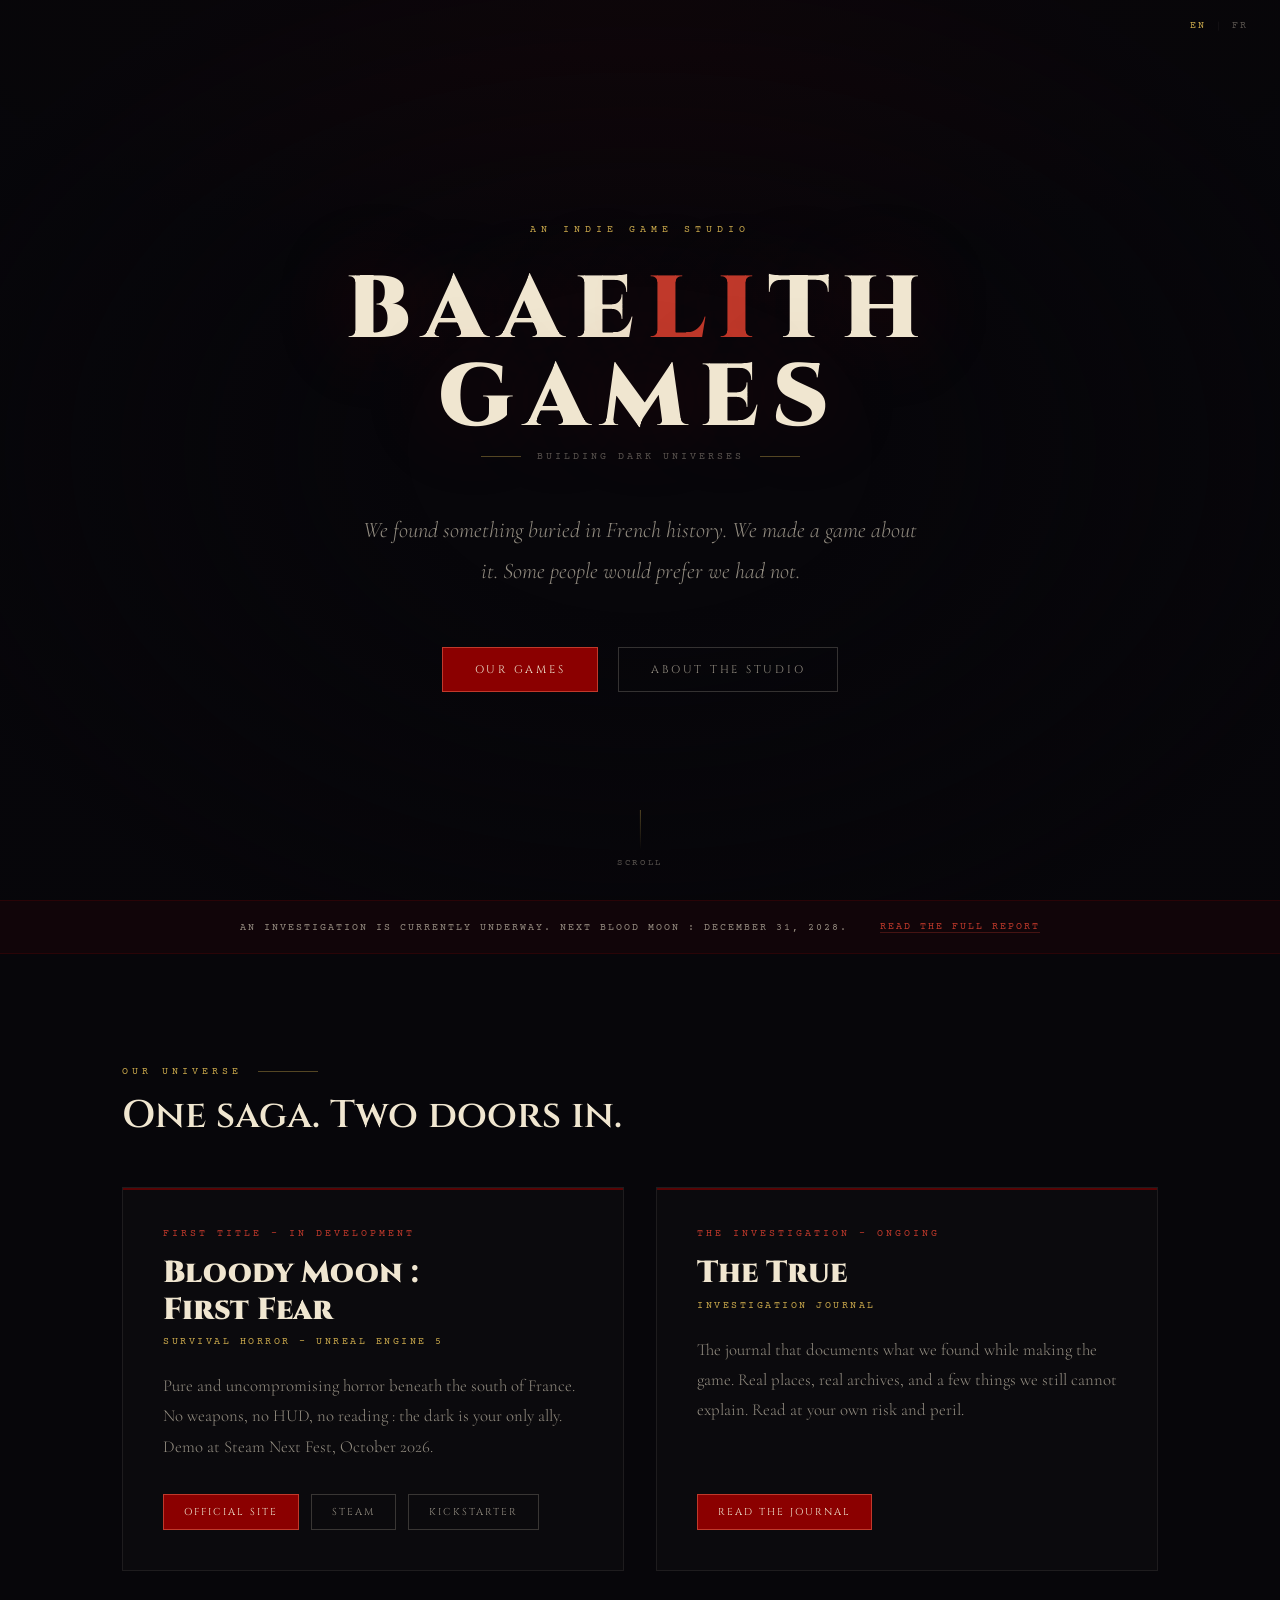
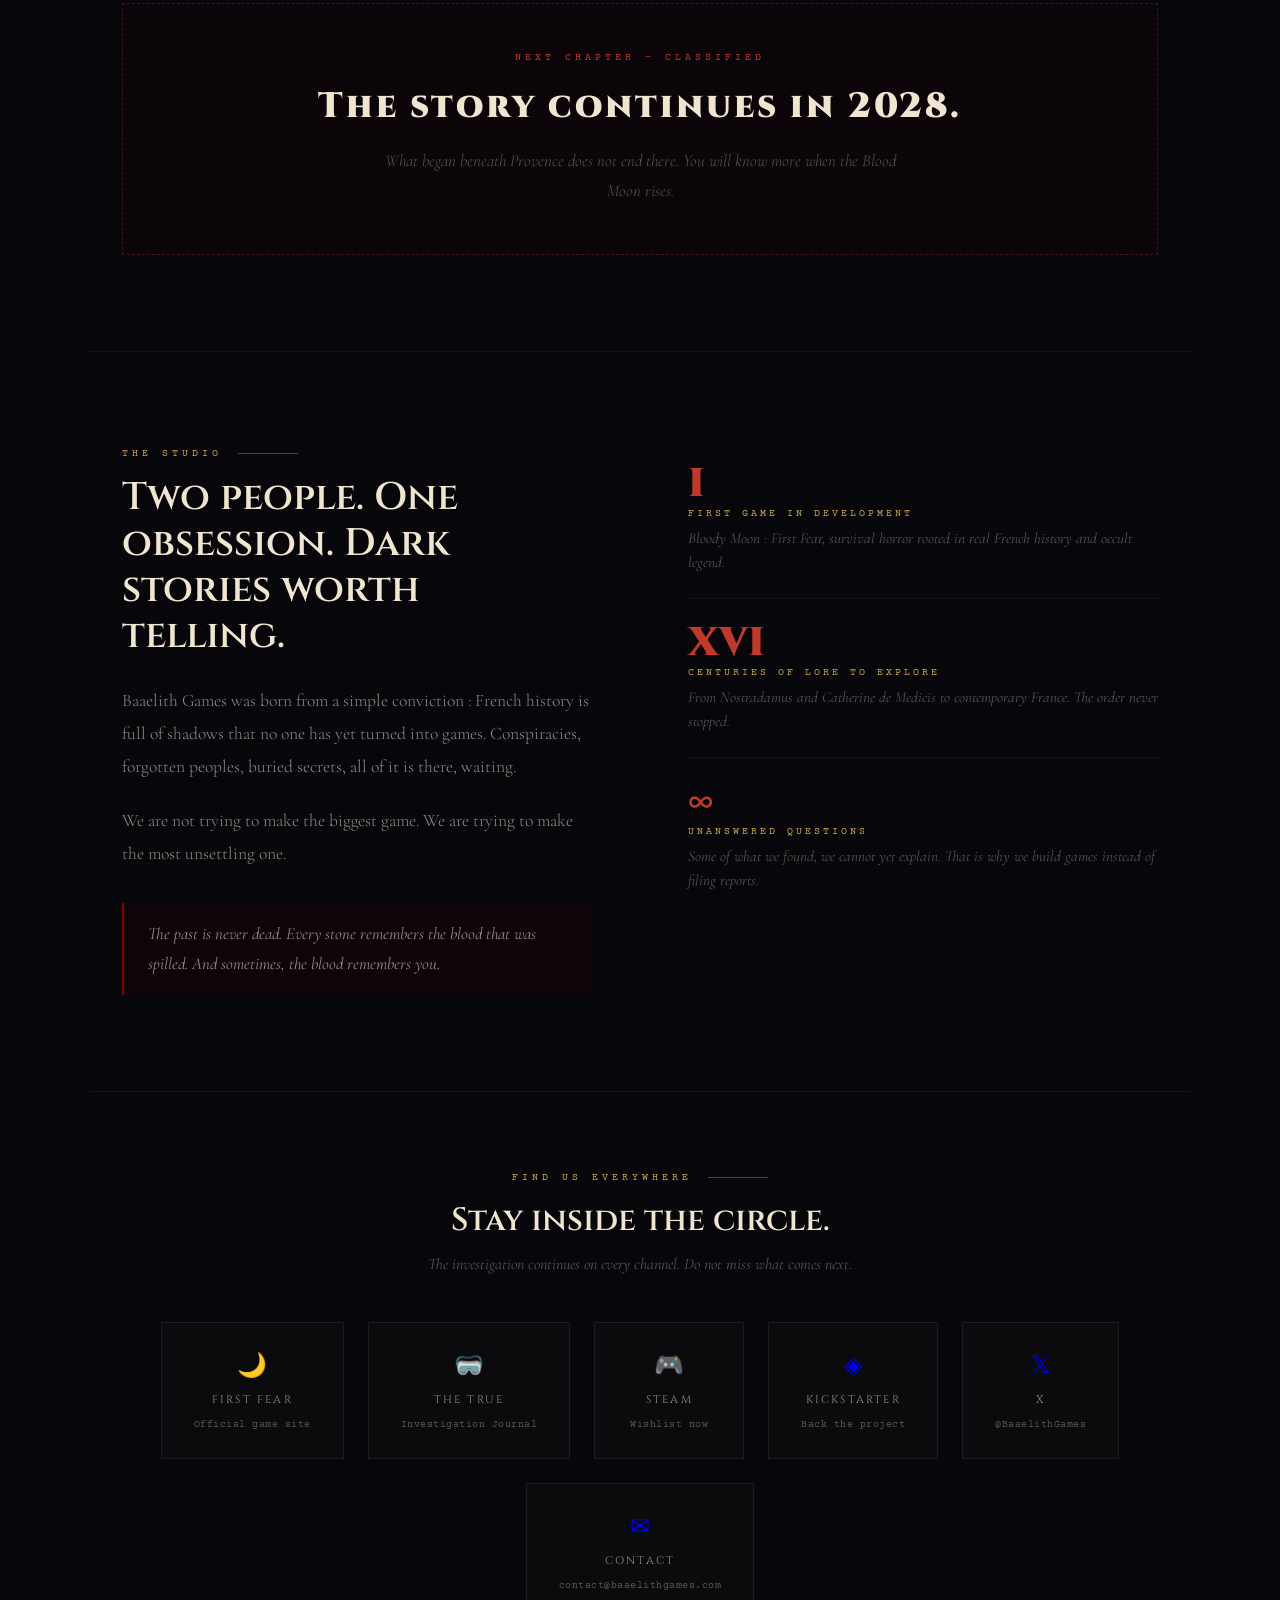
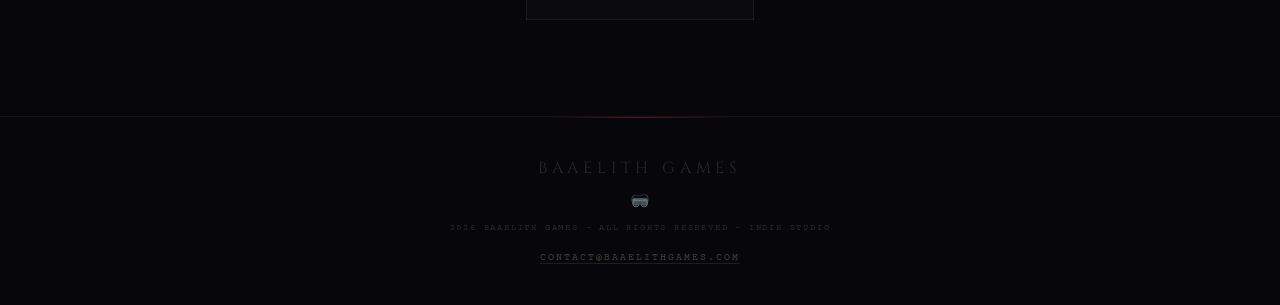
==== index.html @ e6aa5893 "Rename index_3.html to index.html" ====
<!DOCTYPE html>
<html lang="en">
<head>
<meta charset="UTF-8">
<meta name="viewport" content="width=device-width, initial-scale=1.0">
<meta name="description" content="Baaelith Games - An indie game studio building dark universes. First title : Bloody Moon : First Fear.">
<meta property="og:title" content="Baaelith Games">
<meta property="og:description" content="An indie game studio building dark universes.">
<title>Baaelith Games</title>
<link href="https://fonts.googleapis.com/css2?family=Cinzel:wght@400;600;900&family=Cormorant+Garamond:ital,wght@0,300;0,400;0,600;1,300;1,400&family=Courier+Prime:wght@400;700&display=swap" rel="stylesheet">
<style>
:root{--black:#07060A;--blood:#8B0000;--blood-bright:#C0392B;--gold:#C9A84C;--gold-dim:rgba(201,168,76,0.4);--paper:#F0E6D0;--paper-dim:rgba(240,230,208,0.6);--paper-ghost:rgba(240,230,208,0.15);--mist:rgba(240,230,208,0.35);}
*,*::before,*::after{box-sizing:border-box;margin:0;padding:0;}
html{scroll-behavior:smooth;}
body{background:var(--black);color:var(--paper);font-family:'Cormorant Garamond',Georgia,serif;overflow-x:hidden;cursor:crosshair;}
a,button{cursor:pointer;}
.lang-bar{position:fixed;top:0;right:0;z-index:200;display:flex;align-items:center;padding:1rem 1.5rem;gap:4px;}
.lang-btn{background:none;border:none;font-family:'Courier Prime',monospace;font-size:10px;letter-spacing:0.2em;color:var(--mist);padding:4px 8px;transition:color 0.2s;text-transform:uppercase;}
.lang-btn.active{color:var(--gold);}
.lang-sep{color:var(--mist);font-size:10px;opacity:0.4;}
.particles{position:fixed;inset:0;overflow:hidden;z-index:0;pointer-events:none;}
.particle{position:absolute;width:1px;height:1px;background:var(--gold);border-radius:50%;animation:drift linear infinite;opacity:0;}
@keyframes drift{0%{transform:translateY(100vh);opacity:0;}10%{opacity:0.5;}90%{opacity:0.2;}100%{transform:translateY(-10vh) translateX(20px);opacity:0;}}
.hero{min-height:100vh;display:flex;flex-direction:column;align-items:center;justify-content:center;position:relative;padding:5rem 2rem 4rem;text-align:center;}
.hero::before{content:'';position:absolute;inset:0;background:radial-gradient(ellipse 60% 60% at 50% 50%,transparent 30%,rgba(7,6,10,0.8) 100%),radial-gradient(ellipse 100% 50% at 50% 0%,rgba(139,0,0,0.12) 0%,transparent 60%);pointer-events:none;z-index:1;}
.hero-content{position:relative;z-index:2;max-width:800px;}
@keyframes fadeDown{from{opacity:0;transform:translateY(-10px);}to{opacity:1;transform:translateY(0);}}
@keyframes fadeUp{from{opacity:0;transform:translateY(20px);}to{opacity:1;transform:translateY(0);}}
@keyframes fadeIn{from{opacity:0;}to{opacity:1;}}
.hero-eyebrow{font-family:'Courier Prime',monospace;font-size:10px;letter-spacing:0.5em;color:var(--gold);text-transform:uppercase;margin-bottom:2rem;opacity:0;animation:fadeDown 1s ease 0.3s forwards;}
.hero-logo{font-family:'Cinzel',serif;font-size:clamp(2.5rem,8vw,5.5rem);font-weight:900;letter-spacing:0.15em;color:var(--paper);line-height:1;margin-bottom:0.5rem;text-shadow:0 0 80px rgba(139,0,0,0.3);opacity:0;animation:fadeUp 1.2s ease 0.5s forwards;}
.hero-logo span{color:var(--blood-bright);}
.hero-rule{display:flex;align-items:center;justify-content:center;gap:1rem;margin-bottom:3rem;opacity:0;animation:fadeUp 1s ease 0.8s forwards;}
.hero-rule::before,.hero-rule::after{content:'';width:40px;height:1px;background:var(--gold-dim);}
.hero-tagline{font-family:'Courier Prime',monospace;font-size:10px;letter-spacing:0.3em;color:var(--mist);text-transform:uppercase;}
.hero-desc{font-size:clamp(1.1rem,2.5vw,1.4rem);font-style:italic;font-weight:300;color:var(--paper-dim);line-height:1.8;max-width:560px;margin:0 auto 3.5rem;opacity:0;animation:fadeUp 1s ease 1s forwards;}
.hero-cta{display:flex;gap:1.25rem;justify-content:center;flex-wrap:wrap;opacity:0;animation:fadeUp 1s ease 1.2s forwards;}
.hero-scroll{position:absolute;bottom:2rem;left:50%;transform:translateX(-50%);z-index:2;display:flex;flex-direction:column;align-items:center;gap:8px;opacity:0;animation:fadeIn 1s ease 2s forwards;}
.hero-scroll span{font-family:'Courier Prime',monospace;font-size:9px;letter-spacing:0.3em;color:var(--mist);text-transform:uppercase;}
.scroll-line{width:1px;height:40px;background:linear-gradient(to bottom,var(--gold-dim),transparent);animation:scrollPulse 2s ease-in-out infinite;}
@keyframes scrollPulse{0%,100%{opacity:0.4;}50%{opacity:1;}}
.btn-primary{font-family:'Cinzel',serif;font-size:11px;letter-spacing:0.25em;text-transform:uppercase;color:var(--paper);background:var(--blood);border:1px solid var(--blood-bright);padding:14px 32px;text-decoration:none;transition:background 0.3s;display:inline-block;}
.btn-primary:hover{background:var(--blood-bright);}
.btn-secondary{font-family:'Cinzel',serif;font-size:11px;letter-spacing:0.25em;text-transform:uppercase;color:var(--paper-dim);background:transparent;border:1px solid rgba(240,230,208,0.2);padding:14px 32px;text-decoration:none;transition:all 0.3s;display:inline-block;}
.btn-secondary:hover{border-color:var(--gold-dim);color:var(--gold);}
.btn-small{font-family:'Cinzel',serif;font-size:10px;letter-spacing:0.2em;text-transform:uppercase;color:var(--paper-dim);background:transparent;border:1px solid rgba(240,230,208,0.2);padding:10px 20px;text-decoration:none;transition:all 0.3s;display:inline-block;}
.btn-small:hover{border-color:var(--gold-dim);color:var(--gold);}
.btn-small.red{background:var(--blood);border-color:var(--blood-bright);color:var(--paper);}
.btn-small.red:hover{background:var(--blood-bright);}
.inv-banner{background:rgba(139,0,0,0.08);border-top:1px solid rgba(139,0,0,0.2);border-bottom:1px solid rgba(139,0,0,0.2);padding:1.25rem 2rem;display:flex;align-items:center;justify-content:center;gap:2rem;flex-wrap:wrap;position:relative;z-index:2;}
.inv-banner p{font-family:'Courier Prime',monospace;font-size:10px;letter-spacing:0.2em;color:var(--paper-dim);text-transform:uppercase;}
.inv-banner a{font-family:'Courier Prime',monospace;font-size:10px;letter-spacing:0.2em;color:var(--blood-bright);text-decoration:none;text-transform:uppercase;border-bottom:1px solid rgba(192,57,43,0.3);}
.inv-banner a:hover{border-color:var(--blood-bright);}
.section-label{font-family:'Courier Prime',monospace;font-size:10px;letter-spacing:0.4em;color:var(--gold);text-transform:uppercase;margin-bottom:1rem;display:flex;align-items:center;gap:1rem;}
.section-label::after{content:'';width:60px;height:1px;background:var(--gold-dim);}
.section-title{font-family:'Cinzel',serif;font-size:clamp(1.6rem,4vw,2.4rem);font-weight:600;color:var(--paper);line-height:1.2;margin-bottom:3rem;}
.games-section{max-width:1100px;margin:0 auto;padding:7rem 2rem 6rem;position:relative;z-index:2;}
.games-grid{display:grid;grid-template-columns:1fr 1fr;gap:2rem;}
.game-card{border:1px solid rgba(240,230,208,0.08);background:rgba(240,230,208,0.02);padding:2.5rem;position:relative;overflow:hidden;display:flex;flex-direction:column;transition:border-color 0.3s;}
.game-card::before{content:'';position:absolute;top:0;left:0;right:0;height:2px;background:var(--blood);opacity:0.6;}
.game-card:hover{border-color:rgba(201,168,76,0.25);}
.card-kicker{font-family:'Courier Prime',monospace;font-size:10px;letter-spacing:0.3em;color:var(--blood-bright);text-transform:uppercase;margin-bottom:1rem;}
.card-name{font-family:'Cinzel',serif;font-size:clamp(1.4rem,3vw,1.9rem);font-weight:900;color:var(--paper);line-height:1.2;margin-bottom:0.5rem;}
.card-sub{font-family:'Courier Prime',monospace;font-size:10px;letter-spacing:0.25em;color:var(--gold);text-transform:uppercase;margin-bottom:1.5rem;}
.card-desc{font-size:1.05rem;font-weight:300;color:var(--paper-dim);line-height:1.8;margin-bottom:2rem;flex:1;}
.card-links{display:flex;gap:0.75rem;flex-wrap:wrap;}
.teaser-card{grid-column:1/-1;border:1px dashed rgba(192,57,43,0.3);background:rgba(139,0,0,0.04);padding:3rem 2.5rem;text-align:center;position:relative;overflow:hidden;transition:border-color 0.3s;}
.teaser-card:hover{border-color:rgba(192,57,43,0.6);}
.teaser-kicker{font-family:'Courier Prime',monospace;font-size:10px;letter-spacing:0.4em;color:var(--blood-bright);text-transform:uppercase;margin-bottom:1.25rem;animation:blink 3s ease-in-out infinite;}
@keyframes blink{0%,100%{opacity:1;}50%{opacity:0.4;}}
.teaser-title{font-family:'Cinzel',serif;font-size:clamp(1.5rem,3.5vw,2.2rem);font-weight:900;color:var(--paper);letter-spacing:0.08em;margin-bottom:1rem;}
.teaser-title span{color:var(--blood-bright);}
.teaser-desc{font-size:1.05rem;font-style:italic;font-weight:300;color:var(--mist);line-height:1.8;max-width:520px;margin:0 auto;}
.studio-section{max-width:1100px;margin:0 auto;padding:6rem 2rem;display:grid;grid-template-columns:1fr 1fr;gap:6rem;align-items:start;position:relative;z-index:2;}
.studio-title{font-family:'Cinzel',serif;font-size:clamp(1.6rem,4vw,2.4rem);font-weight:600;color:var(--paper);line-height:1.2;margin-bottom:1.5rem;}
.studio-text{font-size:1.1rem;font-weight:300;line-height:1.9;color:var(--paper-dim);margin-bottom:1.25rem;}
.studio-manifesto{border-left:2px solid var(--blood);padding:1rem 1.5rem;background:rgba(139,0,0,0.05);margin-top:2rem;}
.studio-manifesto p{font-size:1.05rem;font-style:italic;color:var(--paper-dim);line-height:1.8;}
.studio-facts{display:flex;flex-direction:column;gap:1.5rem;padding-top:1rem;}
.fact-item{padding-bottom:1.5rem;border-bottom:1px solid rgba(240,230,208,0.06);}
.fact-item:last-child{border-bottom:none;}
.fact-num{font-family:'Cinzel',serif;font-size:2.5rem;font-weight:900;color:var(--blood-bright);line-height:1;margin-bottom:0.25rem;}
.fact-label{font-family:'Courier Prime',monospace;font-size:10px;letter-spacing:0.3em;color:var(--gold);text-transform:uppercase;margin-bottom:0.4rem;}
.fact-desc{font-size:0.95rem;color:var(--mist);font-style:italic;line-height:1.6;}
.divider{border:none;border-top:1px solid rgba(240,230,208,0.06);max-width:1100px;margin:0 auto;}
.social-section{padding:5rem 2rem 6rem;max-width:1100px;margin:0 auto;text-align:center;position:relative;z-index:2;}
.social-title{font-family:'Cinzel',serif;font-size:clamp(1.4rem,3vw,2rem);font-weight:600;color:var(--paper);margin-bottom:0.75rem;}
.social-sub{font-size:1rem;font-style:italic;color:var(--mist);margin-bottom:3rem;}
.social-links{display:flex;gap:1.5rem;justify-content:center;flex-wrap:wrap;}
.social-link{display:flex;flex-direction:column;align-items:center;gap:0.75rem;text-decoration:none;padding:1.75rem 2rem;border:1px solid rgba(240,230,208,0.08);background:rgba(240,230,208,0.02);min-width:150px;transition:all 0.3s;position:relative;overflow:hidden;}
.social-link::before{content:'';position:absolute;bottom:0;left:0;right:0;height:2px;background:var(--blood);transform:scaleX(0);transition:transform 0.3s;}
.social-link:hover{border-color:rgba(240,230,208,0.15);}
.social-link:hover::before{transform:scaleX(1);}
.social-icon{font-size:1.5rem;display:block;}
.social-name{font-family:'Cinzel',serif;font-size:11px;letter-spacing:0.2em;color:var(--paper-dim);text-transform:uppercase;}
.social-handle{font-family:'Courier Prime',monospace;font-size:10px;color:var(--mist);letter-spacing:0.05em;}
footer{border-top:1px solid rgba(240,230,208,0.06);padding:2.5rem 2rem;text-align:center;position:relative;z-index:2;}
footer::before{content:'';position:absolute;top:0;left:50%;transform:translateX(-50%);width:200px;height:1px;background:linear-gradient(to right,transparent,var(--blood-bright),transparent);opacity:0.4;}
.footer-logo{font-family:'Cinzel',serif;font-size:1rem;letter-spacing:0.3em;color:var(--paper-ghost);margin-bottom:0.5rem;}
.footer-blood{display:block;color:var(--blood);margin:0.75rem auto;font-size:1rem;opacity:0.5;}
.footer-copy{font-family:'Courier Prime',monospace;font-size:9px;letter-spacing:0.2em;color:rgba(240,230,208,0.15);text-transform:uppercase;margin-bottom:0.75rem;}
.footer-email a{font-family:'Courier Prime',monospace;font-size:10px;letter-spacing:0.2em;color:rgba(240,230,208,0.25);text-decoration:none;text-transform:uppercase;border-bottom:1px solid rgba(240,230,208,0.1);transition:color 0.2s;}
.footer-email a:hover{color:var(--gold);}
@media(max-width:768px){.games-grid{grid-template-columns:1fr;}.studio-section{grid-template-columns:1fr;gap:3rem;}}
@media(max-width:480px){.hero-cta{flex-direction:column;align-items:center;}.btn-primary,.btn-secondary{width:100%;text-align:center;}}
</style>
</head>
<body>
<div class="lang-bar">
  <button class="lang-btn active" id="btn-en" onclick="setLang('en')">EN</button>
  <span class="lang-sep">|</span>
  <button class="lang-btn" id="btn-fr" onclick="setLang('fr')">FR</button>
</div>
<div class="particles" id="particles"></div>
<section class="hero">
  <div class="hero-content">
    <p class="hero-eyebrow" id="t-eyebrow"></p>
    <h1 class="hero-logo">BAAE<span>LI</span>TH<br>GAMES</h1>
    <div class="hero-rule"><span class="hero-tagline" id="t-tagline"></span></div>
    <p class="hero-desc" id="t-desc"></p>
    <div class="hero-cta">
      <a href="#games" class="btn-primary" id="t-cta1"></a>
      <a href="#studio" class="btn-secondary" id="t-cta2"></a>
    </div>
  </div>
  <div class="hero-scroll"><div class="scroll-line"></div><span id="t-scroll"></span></div>
</section>
<div class="inv-banner">
  <p id="t-banner-text"></p>
  <a href="https://baaelithgames.github.io/the-true" target="_blank" id="t-banner-link"></a>
</div>
<div id="games">
  <div class="games-section">
    <p class="section-label" id="t-games-label"></p>
    <h2 class="section-title" id="t-games-title"></h2>
    <div class="games-grid">
      <div class="game-card">
        <p class="card-kicker" id="t-g1-kicker"></p>
        <p class="card-name">Bloody Moon :<br>First Fear</p>
        <p class="card-sub" id="t-g1-sub"></p>
        <p class="card-desc" id="t-g1-desc"></p>
        <div class="card-links">
          <a href="https://baaelithgames.github.io" target="_blank" class="btn-small red" id="t-g1-site"></a>
          <a href="https://store.steampowered.com/app/4516770/Bloody_Moon__First_Fear/" target="_blank" class="btn-small">Steam</a>
          <a href="https://www.kickstarter.com/projects/baaelithgames/bloody-moon-first-fear-pure-and-uncompromising-horror" target="_blank" class="btn-small">Kickstarter</a>
        </div>
      </div>
      <div class="game-card">
        <p class="card-kicker" id="t-g2-kicker"></p>
        <p class="card-name">The True</p>
        <p class="card-sub" id="t-g2-sub"></p>
        <p class="card-desc" id="t-g2-desc"></p>
        <div class="card-links">
          <a href="https://baaelithgames.github.io/the-true" target="_blank" class="btn-small red" id="t-g2-site"></a>
        </div>
      </div>
      <div class="teaser-card">
        <p class="teaser-kicker" id="t-g3-kicker"></p>
        <p class="teaser-title" id="t-g3-title"></p>
        <p class="teaser-desc" id="t-g3-desc"></p>
      </div>
    </div>
  </div>
</div>
<hr class="divider">
<div id="studio">
  <div class="studio-section">
    <div>
      <p class="section-label" id="t-studio-label"></p>
      <h2 class="studio-title" id="t-studio-title"></h2>
      <p class="studio-text" id="t-studio-text1"></p>
      <p class="studio-text" id="t-studio-text2"></p>
      <div class="studio-manifesto"><p id="t-manifesto"></p></div>
    </div>
    <div class="studio-facts">
      <div class="fact-item">
        <p class="fact-num">I</p>
        <p class="fact-label" id="t-fact1-label"></p>
        <p class="fact-desc" id="t-fact1-desc"></p>
      </div>
      <div class="fact-item">
        <p class="fact-num">XVI</p>
        <p class="fact-label" id="t-fact2-label"></p>
        <p class="fact-desc" id="t-fact2-desc"></p>
      </div>
      <div class="fact-item">
        <p class="fact-num">&#8734;</p>
        <p class="fact-label" id="t-fact3-label"></p>
        <p class="fact-desc" id="t-fact3-desc"></p>
      </div>
    </div>
  </div>
</div>
<hr class="divider">
<div class="social-section">
  <p class="section-label" style="justify-content:center;" id="t-social-label"></p>
  <h2 class="social-title" id="t-social-title"></h2>
  <p class="social-sub" id="t-social-sub"></p>
  <div class="social-links">
    <a href="https://baaelithgames.github.io" target="_blank" class="social-link">
      <span class="social-icon">&#127769;</span>
      <span class="social-name">First Fear</span>
      <span class="social-handle" id="t-social-ff"></span>
    </a>
    <a href="https://baaelithgames.github.io/the-true" target="_blank" class="social-link">
      <span class="social-icon">&#129405;</span>
      <span class="social-name">The True</span>
      <span class="social-handle" id="t-social-thetrue"></span>
    </a>
    <a href="https://store.steampowered.com/app/4516770/Bloody_Moon__First_Fear/" target="_blank" class="social-link">
      <span class="social-icon">&#127918;</span>
      <span class="social-name">Steam</span>
      <span class="social-handle" id="t-social-steam"></span>
    </a>
    <a href="https://www.kickstarter.com/projects/baaelithgames/bloody-moon-first-fear-pure-and-uncompromising-horror" target="_blank" class="social-link">
      <span class="social-icon">&#9672;</span>
      <span class="social-name">Kickstarter</span>
      <span class="social-handle" id="t-social-ks"></span>
    </a>
    <a href="https://x.com/BaaelithGames" target="_blank" class="social-link">
      <span class="social-icon">&#120143;</span>
      <span class="social-name">X</span>
      <span class="social-handle">@BaaelithGames</span>
    </a>
    <a href="mailto:contact@baaelithgames.com" class="social-link">
      <span class="social-icon">&#9993;</span>
      <span class="social-name">Contact</span>
      <span class="social-handle">contact@baaelithgames.com</span>
    </a>
  </div>
</div>
<footer>
  <p class="footer-logo">BAAELITH GAMES</p>
  <span class="footer-blood">&#129405;</span>
  <p class="footer-copy" id="t-footer-copy"></p>
  <div class="footer-email">
    <a href="mailto:contact@baaelithgames.com">contact@baaelithgames.com</a>
  </div>
</footer>
<script>
var T = {
  en: {
    eyebrow: 'An Indie Game Studio',
    tagline: 'Building Dark Universes',
    desc: 'We found something buried in French history. We made a game about it. Some people would prefer we had not.',
    cta1: 'Our Games',
    cta2: 'About the Studio',
    scroll: 'Scroll',
    'banner-text': 'An investigation is currently underway. Next Blood Moon : December 31, 2028.',
    'banner-link': 'Read the full report',
    'games-label': 'Our Universe',
    'games-title': 'One saga. Two doors in.',
    'g1-kicker': 'First Title - In Development',
    'g1-sub': 'Survival Horror - Unreal Engine 5',
    'g1-desc': 'Pure and uncompromising horror beneath the south of France. No weapons, no HUD, no reading : the dark is your only ally. Demo at Steam Next Fest, October 2026.',
    'g1-site': 'Official Site',
    'g2-kicker': 'The Investigation - Ongoing',
    'g2-sub': 'Investigation Journal',
    'g2-desc': 'The journal that documents what we found while making the game. Real places, real archives, and a few things we still cannot explain. Read at your own risk and peril.',
    'g2-site': 'Read the Journal',
    'g3-kicker': 'Next Chapter - Classified',
    'g3-title': 'The story continues in 2028.',
    'g3-desc': 'What began beneath Provence does not end there. You will know more when the Blood Moon rises.',
    'studio-label': 'The Studio',
    'studio-title': 'Two people. One obsession. Dark stories worth telling.',
    'studio-text1': 'Baaelith Games was born from a simple conviction : French history is full of shadows that no one has yet turned into games. Conspiracies, forgotten peoples, buried secrets, all of it is there, waiting.',
    'studio-text2': 'We are not trying to make the biggest game. We are trying to make the most unsettling one.',
    manifesto: 'The past is never dead. Every stone remembers the blood that was spilled. And sometimes, the blood remembers you.',
    'fact1-label': 'First game in development',
    'fact1-desc': 'Bloody Moon : First Fear, survival horror rooted in real French history and occult legend.',
    'fact2-label': 'Centuries of lore to explore',
    'fact2-desc': 'From Nostradamus and Catherine de Medicis to contemporary France. The order never stopped.',
    'fact3-label': 'Unanswered questions',
    'fact3-desc': 'Some of what we found, we cannot yet explain. That is why we build games instead of filing reports.',
    'social-label': 'Find us everywhere',
    'social-title': 'Stay inside the circle.',
    'social-sub': 'The investigation continues on every channel. Do not miss what comes next.',
    'social-ff': 'Official game site',
    'social-thetrue': 'Investigation Journal',
    'social-steam': 'Wishlist now',
    'social-ks': 'Back the project',
    'footer-copy': '2026 Baaelith Games - All rights reserved - Indie Studio'
  },
  fr: {
    eyebrow: 'Un Studio de Jeux Indépendant',
    tagline: 'Construire des Univers Sombres',
    desc: 'Nous avons trouvé quelque chose d’enfoui dans l’histoire de France. Nous en avons fait un jeu. Certains auraient préféré que nous ne le fassions pas.',
    cta1: 'Nos Jeux',
    cta2: 'Le Studio',
    scroll: 'Défiler',
    'banner-text': 'Une enquête est actuellement en cours. Prochaine Lune de Sang : 31 décembre 2028.',
    'banner-link': 'Lire le rapport complet',
    'games-label': 'Notre Univers',
    'games-title': 'Une saga. Deux portes d’entrée.',
    'g1-kicker': 'Premier Titre - En Développement',
    'g1-sub': 'Survival Horror - Unreal Engine 5',
    'g1-desc': 'Une horreur pure et sans compromis sous le sud de la France. Sans arme, sans HUD, sans lecture : le noir est votre seul allié. Démo au Steam Next Fest, octobre 2026.',
    'g1-site': 'Site Officiel',
    'g2-kicker': 'L’Enquête - En Cours',
    'g2-sub': 'Journal d’Enquête',
    'g2-desc': 'Le journal qui documente ce que nous avons trouvé en créant le jeu. De vrais lieux, de vraies archives, et quelques choses que nous ne savons toujours pas expliquer. À lire à vos risques et périls.',
    'g2-site': 'Lire le Journal',
    'g3-kicker': 'Prochain Chapitre - Classifié',
    'g3-title': 'L’histoire continue en 2028.',
    'g3-desc': 'Ce qui a commencé sous la Provence ne s’arrête pas là. Vous en saurez plus quand la Lune de Sang se lèvera.',
    'studio-label': 'Le Studio',
    'studio-title': 'Deux personnes. Une obsession. Des histoires sombres qui méritent d’être racontées.',
    'studio-text1': 'Baaelith Games est né d’une conviction simple : l’histoire de France est pleine d’ombres que personne n’a encore transformées en jeux. Conspirations, peuples oubliés, secrets enterrés, tout cela est là, qui attend.',
    'studio-text2': 'Nous n’essayons pas de faire le jeu le plus grand. Nous essayons de faire le plus dérangeant.',
    manifesto: 'Le passé n’est jamais mort. Chaque pierre se souvient du sang versé. Et parfois, le sang se souvient de vous.',
    'fact1-label': 'Premier jeu en développement',
    'fact1-desc': 'Bloody Moon : First Fear, survival horror ancré dans la vraie histoire de France et la légende occulte.',
    'fact2-label': 'Des siècles de lore à explorer',
    'fact2-desc': 'De Nostradamus et Catherine de Médicis à la France contemporaine. L’ordre ne s’est jamais arrêté.',
    'fact3-label': 'Questions sans réponse',
    'fact3-desc': 'Certaines de nos découvertes, nous ne pouvons pas encore les expliquer. C’est pourquoi nous créons des jeux.',
    'social-label': 'Retrouvez-nous partout',
    'social-title': 'Restez dans le cercle.',
    'social-sub': 'L’enquête continue sur tous les canaux. Ne manquez pas ce qui vient ensuite.',
    'social-ff': 'Site officiel du jeu',
    'social-thetrue': 'Journal d’enquête',
    'social-steam': 'Wishlist maintenant',
    'social-ks': 'Soutenir le projet',
    'footer-copy': '2026 Baaelith Games - Tous droits réservés - Studio Indépendant'
  }
};
function setLang(l) {
  var d = T[l];
  document.getElementById('btn-en').classList.toggle('active', l === 'en');
  document.getElementById('btn-fr').classList.toggle('active', l === 'fr');
  document.documentElement.lang = l;
  for (var key in d) {
    var el = document.getElementById('t-' + key);
    if (el) el.textContent = d[key];
  }
}
var container = document.getElementById('particles');
for (var i = 0; i < 25; i++) {
  var p = document.createElement('div');
  p.className = 'particle';
  p.style.left = Math.random() * 100 + '%';
  p.style.width = p.style.height = (Math.random() * 2 + 1) + 'px';
  p.style.animationDuration = (Math.random() * 15 + 10) + 's';
  p.style.animationDelay = (Math.random() * 10) + 's';
  container.appendChild(p);
}
document.querySelectorAll('a[href^="#"]').forEach(function(a) {
  a.addEventListener('click', function(e) {
    var target = document.querySelector(a.getAttribute('href'));
    if (target) { e.preventDefault(); target.scrollIntoView({ behavior: 'smooth' }); }
  });
});
setLang('en');
</script>
</body>
</html>
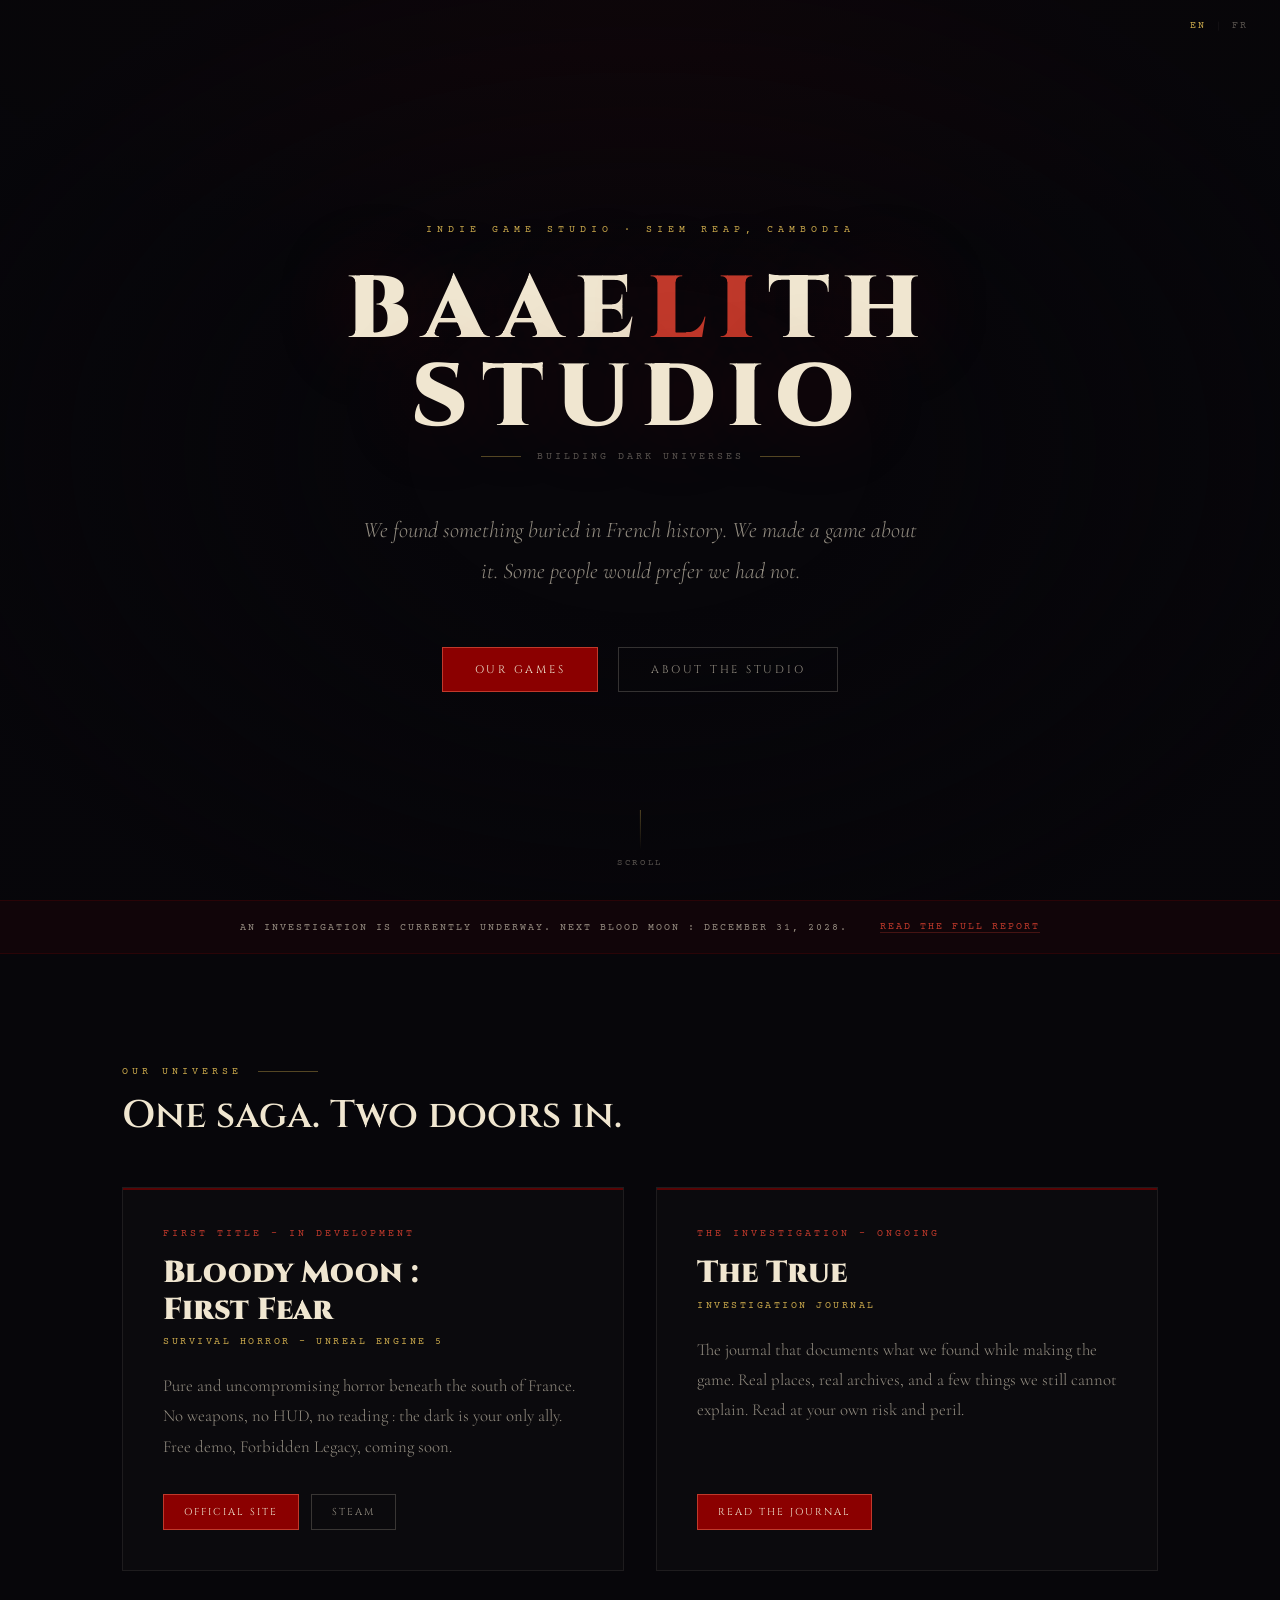
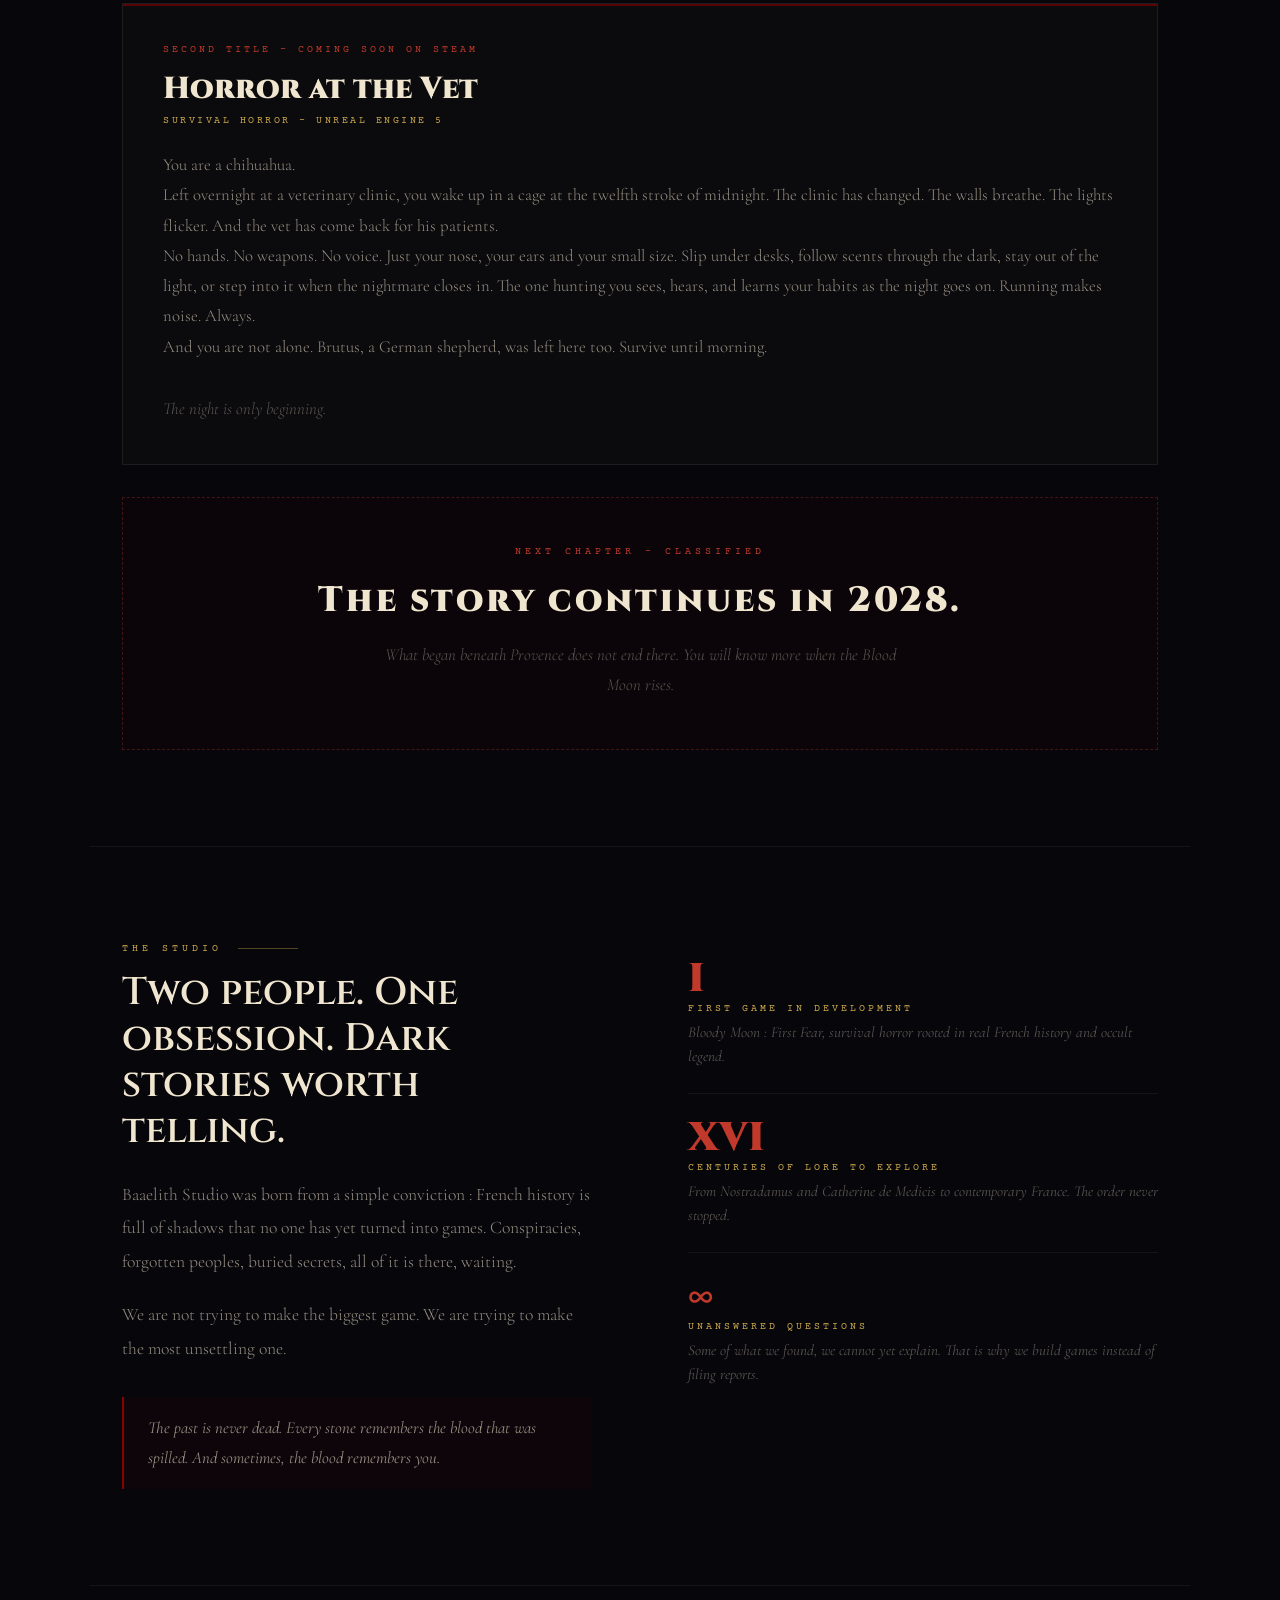
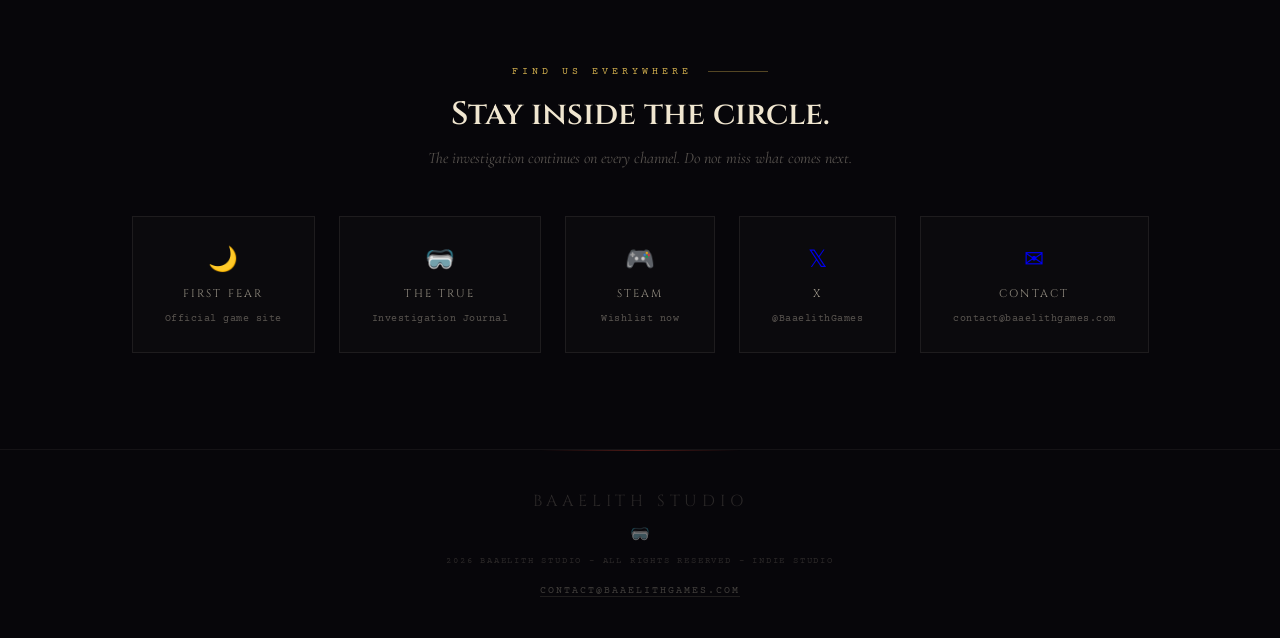
==== commit e1200dbb: "Ajout de la fiche Horror at the Vet (à publier début décembre) Co-Authored-By: Claude Opus 5.5 <nore" ====
--- a/index.html
+++ b/index.html
@@ -3,10 +3,19 @@
 <head>
 <meta charset="UTF-8">
 <meta name="viewport" content="width=device-width, initial-scale=1.0">
-<meta name="description" content="Baaelith Games - An indie game studio building dark universes. First title : Bloody Moon : First Fear.">
-<meta property="og:title" content="Baaelith Games">
-<meta property="og:description" content="An indie game studio building dark universes.">
-<title>Baaelith Games</title>
+<meta name="description" content="Baaelith Studio - indie horror game studio building dark universes rooted in real French history. First title : Bloody Moon : First Fear, survival horror on PC. Studio de jeux video independant.">
+<link rel="canonical" href="https://baaelithgames.com/">
+<meta property="og:type" content="website">
+<meta property="og:url" content="https://baaelithgames.com/">
+<meta property="og:title" content="Baaelith Studio - Indie Horror Game Studio">
+<meta property="og:description" content="An indie game studio building dark universes. First title : Bloody Moon : First Fear, pure survival horror on PC.">
+<meta property="og:image" content="https://baaelithgames.github.io/Nostradamus_Lettre_Medicis1.png">
+<meta name="twitter:card" content="summary_large_image">
+<meta name="twitter:site" content="@BaaelithGames">
+<title>Baaelith Studio - Indie Horror Game Studio | Bloody Moon : First Fear</title>
+<script type="application/ld+json">
+{"@context":"https://schema.org","@type":"Organization","name":"Baaelith Studio","url":"https://baaelithgames.com","email":"contact@baaelithgames.com","description":"Independent game studio building dark universes rooted in real French history. First title : Bloody Moon : First Fear, a pure survival horror game on PC.","sameAs":["https://baaelithgames.github.io","https://store.steampowered.com/app/4516770/Bloody_Moon__First_Fear/","https://x.com/BaaelithGames"]}
+</script>
 <link href="https://fonts.googleapis.com/css2?family=Cinzel:wght@400;600;900&family=Cormorant+Garamond:ital,wght@0,300;0,400;0,600;1,300;1,400&family=Courier+Prime:wght@400;700&display=swap" rel="stylesheet">
 <style>
 :root{--black:#07060A;--blood:#8B0000;--blood-bright:#C0392B;--gold:#C9A84C;--gold-dim:rgba(201,168,76,0.4);--paper:#F0E6D0;--paper-dim:rgba(240,230,208,0.6);--paper-ghost:rgba(240,230,208,0.15);--mist:rgba(240,230,208,0.35);}
@@ -115,7 +124,7 @@
 <section class="hero">
   <div class="hero-content">
     <p class="hero-eyebrow" id="t-eyebrow"></p>
-    <h1 class="hero-logo">BAAE<span>LI</span>TH<br>GAMES</h1>
+    <h1 class="hero-logo">BAAE<span>LI</span>TH<br>STUDIO</h1>
     <div class="hero-rule"><span class="hero-tagline" id="t-tagline"></span></div>
     <p class="hero-desc" id="t-desc"></p>
     <div class="hero-cta">
@@ -142,7 +151,6 @@
         <div class="card-links">
           <a href="https://baaelithgames.github.io" target="_blank" class="btn-small red" id="t-g1-site"></a>
           <a href="https://store.steampowered.com/app/4516770/Bloody_Moon__First_Fear/" target="_blank" class="btn-small">Steam</a>
-          <a href="https://www.kickstarter.com/projects/baaelithgames/bloody-moon-first-fear-pure-and-uncompromising-horror" target="_blank" class="btn-small">Kickstarter</a>
         </div>
       </div>
       <div class="game-card">
@@ -153,6 +161,13 @@
         <div class="card-links">
           <a href="https://baaelithgames.github.io/the-true" target="_blank" class="btn-small red" id="t-g2-site"></a>
         </div>
+      </div>
+      <div class="game-card" style="grid-column:1/-1;">
+        <p class="card-kicker" id="t-g4-kicker"></p>
+        <p class="card-name">Horror at the Vet</p>
+        <p class="card-sub" id="t-g4-sub"></p>
+        <p class="card-desc" id="t-g4-desc" style="white-space:pre-line;"></p>
+        <p class="teaser-desc" id="t-g4-tag" style="margin:0;text-align:left;"></p>
       </div>
       <div class="teaser-card">
         <p class="teaser-kicker" id="t-g3-kicker"></p>
@@ -212,11 +227,6 @@
       <span class="social-name">Steam</span>
       <span class="social-handle" id="t-social-steam"></span>
     </a>
-    <a href="https://www.kickstarter.com/projects/baaelithgames/bloody-moon-first-fear-pure-and-uncompromising-horror" target="_blank" class="social-link">
-      <span class="social-icon">&#9672;</span>
-      <span class="social-name">Kickstarter</span>
-      <span class="social-handle" id="t-social-ks"></span>
-    </a>
     <a href="https://x.com/BaaelithGames" target="_blank" class="social-link">
       <span class="social-icon">&#120143;</span>
       <span class="social-name">X</span>
@@ -230,7 +240,7 @@
   </div>
 </div>
 <footer>
-  <p class="footer-logo">BAAELITH GAMES</p>
+  <p class="footer-logo">BAAELITH STUDIO</p>
   <span class="footer-blood">&#129405;</span>
   <p class="footer-copy" id="t-footer-copy"></p>
   <div class="footer-email">
@@ -240,7 +250,7 @@
 <script>
 var T = {
   en: {
-    eyebrow: 'An Indie Game Studio',
+    eyebrow: 'Indie Game Studio · Siem Reap, Cambodia',
     tagline: 'Building Dark Universes',
     desc: 'We found something buried in French history. We made a game about it. Some people would prefer we had not.',
     cta1: 'Our Games',
@@ -252,18 +262,22 @@
     'games-title': 'One saga. Two doors in.',
     'g1-kicker': 'First Title - In Development',
     'g1-sub': 'Survival Horror - Unreal Engine 5',
-    'g1-desc': 'Pure and uncompromising horror beneath the south of France. No weapons, no HUD, no reading : the dark is your only ally. Demo at Steam Next Fest, October 2026.',
+    'g1-desc': 'Pure and uncompromising horror beneath the south of France. No weapons, no HUD, no reading : the dark is your only ally. Free demo, Forbidden Legacy, coming soon.',
     'g1-site': 'Official Site',
     'g2-kicker': 'The Investigation - Ongoing',
     'g2-sub': 'Investigation Journal',
     'g2-desc': 'The journal that documents what we found while making the game. Real places, real archives, and a few things we still cannot explain. Read at your own risk and peril.',
     'g2-site': 'Read the Journal',
+    'g4-kicker': 'Second Title - Coming Soon on Steam',
+    'g4-sub': 'Survival Horror - Unreal Engine 5',
+    'g4-desc': 'You are a chihuahua.\nLeft overnight at a veterinary clinic, you wake up in a cage at the twelfth stroke of midnight. The clinic has changed. The walls breathe. The lights flicker. And the vet has come back for his patients.\nNo hands. No weapons. No voice. Just your nose, your ears and your small size. Slip under desks, follow scents through the dark, stay out of the light, or step into it when the nightmare closes in. The one hunting you sees, hears, and learns your habits as the night goes on. Running makes noise. Always.\nAnd you are not alone. Brutus, a German shepherd, was left here too. Survive until morning.',
+    'g4-tag': 'The night is only beginning.',
     'g3-kicker': 'Next Chapter - Classified',
     'g3-title': 'The story continues in 2028.',
     'g3-desc': 'What began beneath Provence does not end there. You will know more when the Blood Moon rises.',
     'studio-label': 'The Studio',
     'studio-title': 'Two people. One obsession. Dark stories worth telling.',
-    'studio-text1': 'Baaelith Games was born from a simple conviction : French history is full of shadows that no one has yet turned into games. Conspiracies, forgotten peoples, buried secrets, all of it is there, waiting.',
+    'studio-text1': 'Baaelith Studio was born from a simple conviction : French history is full of shadows that no one has yet turned into games. Conspiracies, forgotten peoples, buried secrets, all of it is there, waiting.',
     'studio-text2': 'We are not trying to make the biggest game. We are trying to make the most unsettling one.',
     manifesto: 'The past is never dead. Every stone remembers the blood that was spilled. And sometimes, the blood remembers you.',
     'fact1-label': 'First game in development',
@@ -278,11 +292,10 @@
     'social-ff': 'Official game site',
     'social-thetrue': 'Investigation Journal',
     'social-steam': 'Wishlist now',
-    'social-ks': 'Back the project',
-    'footer-copy': '2026 Baaelith Games - All rights reserved - Indie Studio'
+    'footer-copy': '2026 Baaelith Studio - All rights reserved - Indie Studio'
   },
   fr: {
-    eyebrow: 'Un Studio de Jeux Indépendant',
+    eyebrow: 'Studio de Jeux Indépendant · Siem Reap, Cambodge',
     tagline: 'Construire des Univers Sombres',
     desc: 'Nous avons trouvé quelque chose d’enfoui dans l’histoire de France. Nous en avons fait un jeu. Certains auraient préféré que nous ne le fassions pas.',
     cta1: 'Nos Jeux',
@@ -294,18 +307,22 @@
     'games-title': 'Une saga. Deux portes d’entrée.',
     'g1-kicker': 'Premier Titre - En Développement',
     'g1-sub': 'Survival Horror - Unreal Engine 5',
-    'g1-desc': 'Une horreur pure et sans compromis sous le sud de la France. Sans arme, sans HUD, sans lecture : le noir est votre seul allié. Démo au Steam Next Fest, octobre 2026.',
+    'g1-desc': 'Une horreur pure et sans compromis sous le sud de la France. Sans arme, sans HUD, sans lecture : le noir est votre seul allié. Démo gratuite, Forbidden Legacy, bientôt disponible.',
     'g1-site': 'Site Officiel',
     'g2-kicker': 'L’Enquête - En Cours',
     'g2-sub': 'Journal d’Enquête',
     'g2-desc': 'Le journal qui documente ce que nous avons trouvé en créant le jeu. De vrais lieux, de vraies archives, et quelques choses que nous ne savons toujours pas expliquer. À lire à vos risques et périls.',
     'g2-site': 'Lire le Journal',
+    'g4-kicker': 'Deuxième Titre - Bientôt sur Steam',
+    'g4-sub': 'Survival Horror - Unreal Engine 5',
+    'g4-desc': 'Tu es un chihuahua.\nDéposé pour la nuit dans une clinique vétérinaire, tu te réveilles en cage au douzième coup de minuit. La clinique n’est plus la même. Les murs respirent. Les néons grésillent. Et le vétérinaire est revenu s’occuper de ses patients.\nPas de mains. Pas d’arme. Pas de voix. Juste ton flair, tes oreilles et ta petite taille. Glisse toi sous les bureaux, suis les odeurs dans le noir, fuis la lumière, ou réfugie toi dessous quand le cauchemar se referme. Celui qui te chasse voit, entend, et apprend tes habitudes au fil de la nuit. Courir fait du bruit. Toujours.\nEt tu n’es pas seul. Brutus, un berger allemand, a été déposé ici aussi. Survis jusqu’au matin.',
+    'g4-tag': 'La nuit ne fait que commencer.',
     'g3-kicker': 'Prochain Chapitre - Classifié',
     'g3-title': 'L’histoire continue en 2028.',
     'g3-desc': 'Ce qui a commencé sous la Provence ne s’arrête pas là. Vous en saurez plus quand la Lune de Sang se lèvera.',
     'studio-label': 'Le Studio',
     'studio-title': 'Deux personnes. Une obsession. Des histoires sombres qui méritent d’être racontées.',
-    'studio-text1': 'Baaelith Games est né d’une conviction simple : l’histoire de France est pleine d’ombres que personne n’a encore transformées en jeux. Conspirations, peuples oubliés, secrets enterrés, tout cela est là, qui attend.',
+    'studio-text1': 'Baaelith Studio est né d’une conviction simple : l’histoire de France est pleine d’ombres que personne n’a encore transformées en jeux. Conspirations, peuples oubliés, secrets enterrés, tout cela est là, qui attend.',
     'studio-text2': 'Nous n’essayons pas de faire le jeu le plus grand. Nous essayons de faire le plus dérangeant.',
     manifesto: 'Le passé n’est jamais mort. Chaque pierre se souvient du sang versé. Et parfois, le sang se souvient de vous.',
     'fact1-label': 'Premier jeu en développement',
@@ -320,8 +337,7 @@
     'social-ff': 'Site officiel du jeu',
     'social-thetrue': 'Journal d’enquête',
     'social-steam': 'Wishlist maintenant',
-    'social-ks': 'Soutenir le projet',
-    'footer-copy': '2026 Baaelith Games - Tous droits réservés - Studio Indépendant'
+    'footer-copy': '2026 Baaelith Studio - Tous droits réservés - Studio Indépendant'
   }
 };
 function setLang(l) {
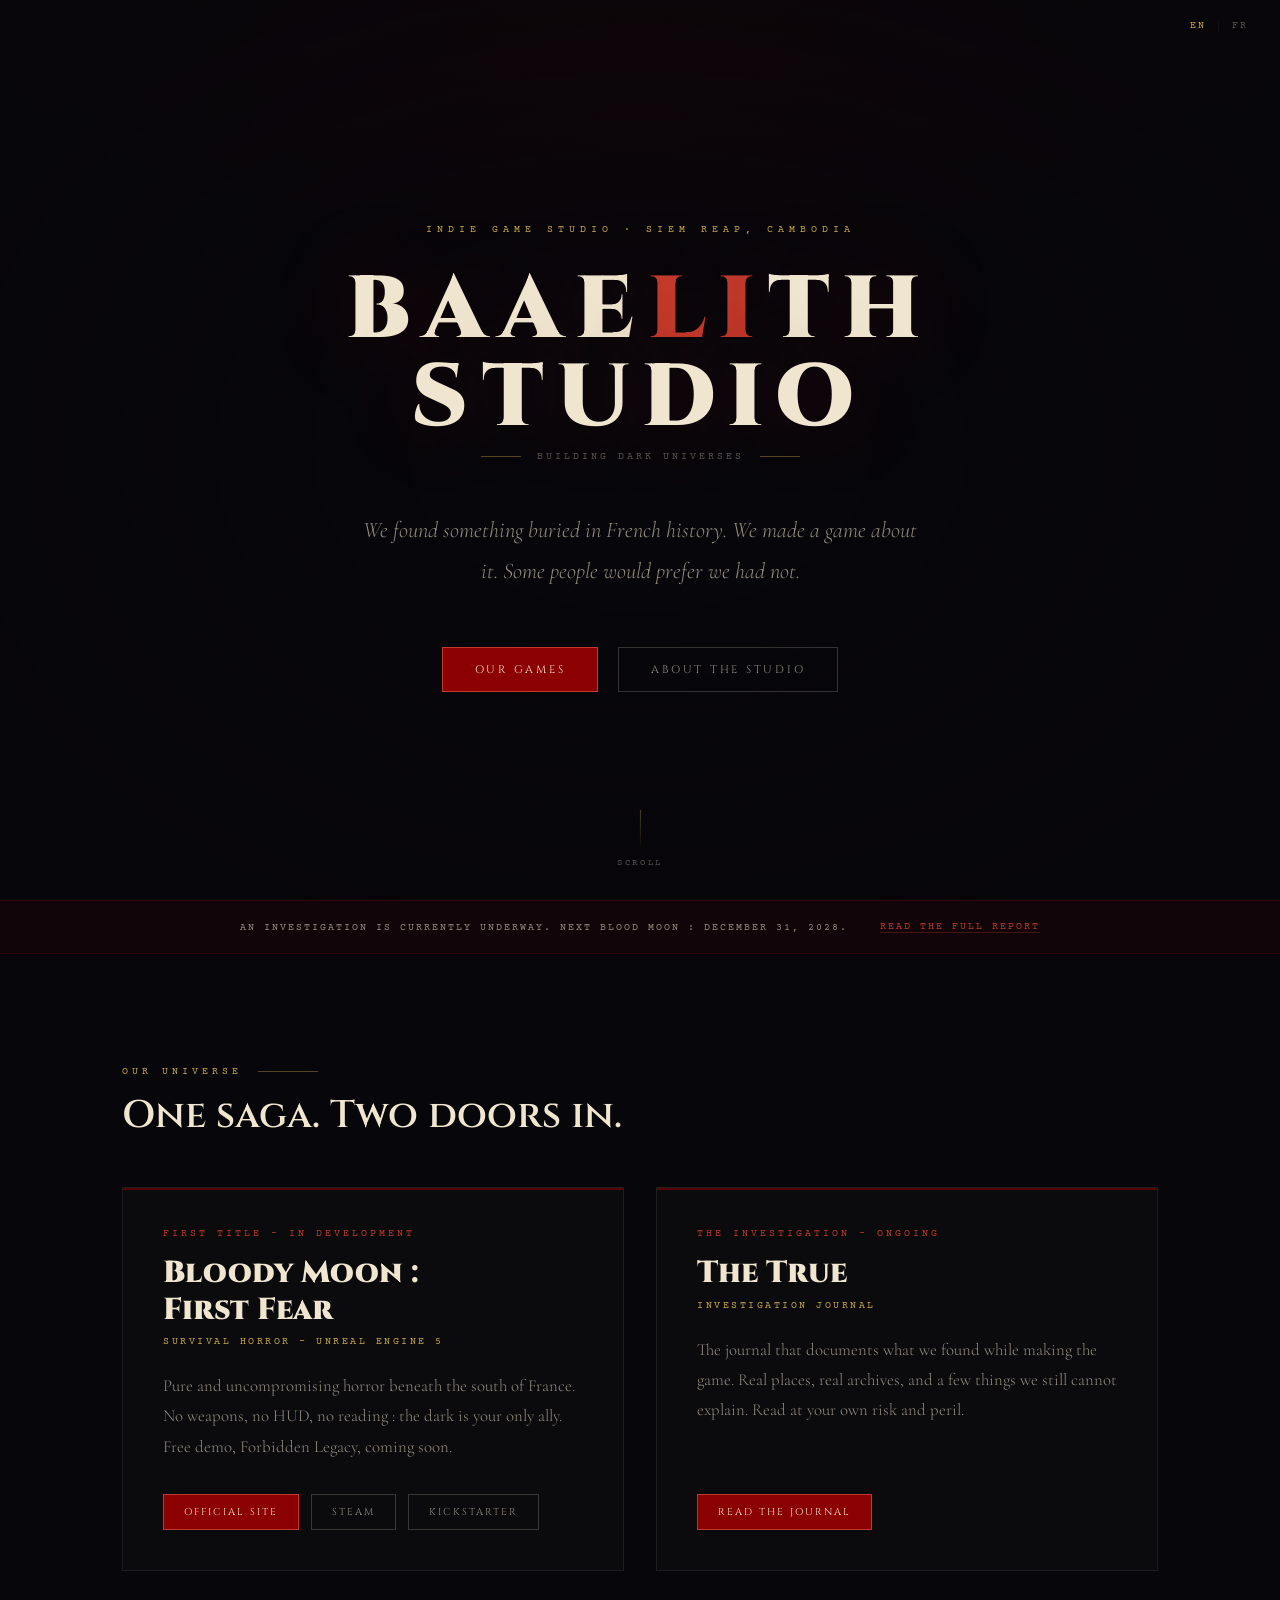
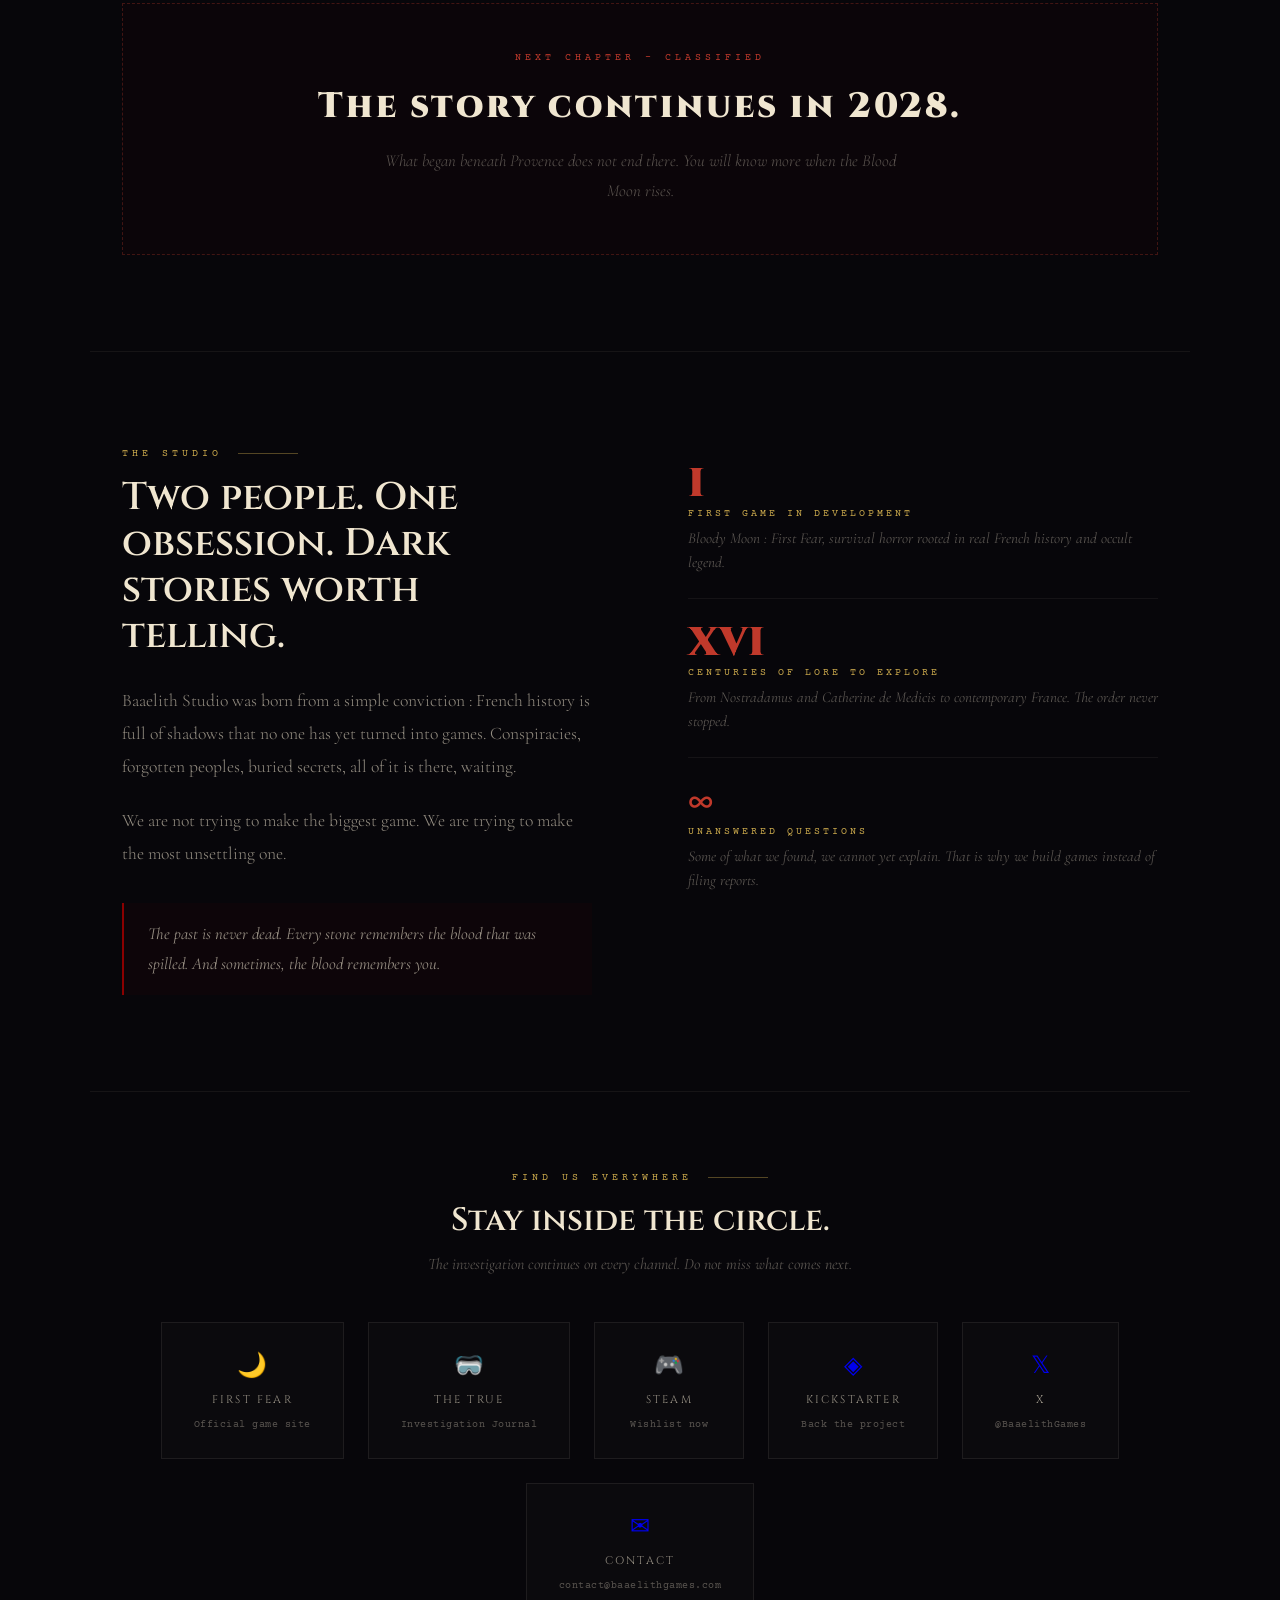
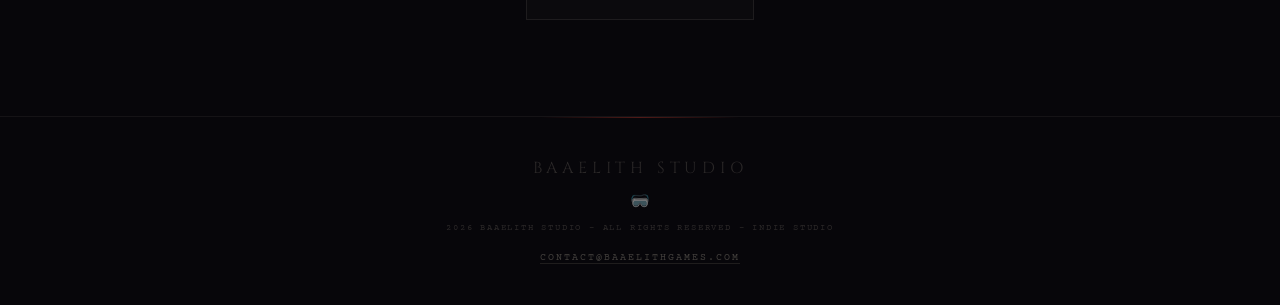
==== commit 858c59ca: "Baaelith Games devient Baaelith Studio, Siem Reap, démo coming soon Co-Authored-By: Claude Opus 5.5 " ====
--- a/index.html
+++ b/index.html
@@ -14,7 +14,7 @@
 <meta name="twitter:site" content="@BaaelithGames">
 <title>Baaelith Studio - Indie Horror Game Studio | Bloody Moon : First Fear</title>
 <script type="application/ld+json">
-{"@context":"https://schema.org","@type":"Organization","name":"Baaelith Studio","url":"https://baaelithgames.com","email":"contact@baaelithgames.com","description":"Independent game studio building dark universes rooted in real French history. First title : Bloody Moon : First Fear, a pure survival horror game on PC.","sameAs":["https://baaelithgames.github.io","https://store.steampowered.com/app/4516770/Bloody_Moon__First_Fear/","https://x.com/BaaelithGames"]}
+{"@context":"https://schema.org","@type":"Organization","name":"Baaelith Games","url":"https://baaelithgames.com","email":"contact@baaelithgames.com","description":"Independent game studio building dark universes rooted in real French history. First title : Bloody Moon : First Fear, a pure survival horror game on PC.","sameAs":["https://baaelithgames.github.io","https://store.steampowered.com/app/4516770/Bloody_Moon__First_Fear/","https://www.kickstarter.com/projects/baaelithgames/bloody-moon-first-fear-pure-and-uncompromising-horror","https://x.com/BaaelithGames"]}
 </script>
 <link href="https://fonts.googleapis.com/css2?family=Cinzel:wght@400;600;900&family=Cormorant+Garamond:ital,wght@0,300;0,400;0,600;1,300;1,400&family=Courier+Prime:wght@400;700&display=swap" rel="stylesheet">
 <style>
@@ -151,6 +151,7 @@
         <div class="card-links">
           <a href="https://baaelithgames.github.io" target="_blank" class="btn-small red" id="t-g1-site"></a>
           <a href="https://store.steampowered.com/app/4516770/Bloody_Moon__First_Fear/" target="_blank" class="btn-small">Steam</a>
+          <a href="https://www.kickstarter.com/projects/baaelithgames/bloody-moon-first-fear-pure-and-uncompromising-horror" target="_blank" class="btn-small">Kickstarter</a>
         </div>
       </div>
       <div class="game-card">
@@ -161,13 +162,6 @@
         <div class="card-links">
           <a href="https://baaelithgames.github.io/the-true" target="_blank" class="btn-small red" id="t-g2-site"></a>
         </div>
-      </div>
-      <div class="game-card" style="grid-column:1/-1;">
-        <p class="card-kicker" id="t-g4-kicker"></p>
-        <p class="card-name">Horror at the Vet</p>
-        <p class="card-sub" id="t-g4-sub"></p>
-        <p class="card-desc" id="t-g4-desc" style="white-space:pre-line;"></p>
-        <p class="teaser-desc" id="t-g4-tag" style="margin:0;text-align:left;"></p>
       </div>
       <div class="teaser-card">
         <p class="teaser-kicker" id="t-g3-kicker"></p>
@@ -226,6 +220,11 @@
       <span class="social-icon">&#127918;</span>
       <span class="social-name">Steam</span>
       <span class="social-handle" id="t-social-steam"></span>
+    </a>
+    <a href="https://www.kickstarter.com/projects/baaelithgames/bloody-moon-first-fear-pure-and-uncompromising-horror" target="_blank" class="social-link">
+      <span class="social-icon">&#9672;</span>
+      <span class="social-name">Kickstarter</span>
+      <span class="social-handle" id="t-social-ks"></span>
     </a>
     <a href="https://x.com/BaaelithGames" target="_blank" class="social-link">
       <span class="social-icon">&#120143;</span>
@@ -268,10 +267,6 @@
     'g2-sub': 'Investigation Journal',
     'g2-desc': 'The journal that documents what we found while making the game. Real places, real archives, and a few things we still cannot explain. Read at your own risk and peril.',
     'g2-site': 'Read the Journal',
-    'g4-kicker': 'Second Title - Coming Soon on Steam',
-    'g4-sub': 'Survival Horror - Unreal Engine 5',
-    'g4-desc': 'You are a chihuahua.\nLeft overnight at a veterinary clinic, you wake up in a cage at the twelfth stroke of midnight. The clinic has changed. The walls breathe. The lights flicker. And the vet has come back for his patients.\nNo hands. No weapons. No voice. Just your nose, your ears and your small size. Slip under desks, follow scents through the dark, stay out of the light, or step into it when the nightmare closes in. The one hunting you sees, hears, and learns your habits as the night goes on. Running makes noise. Always.\nAnd you are not alone. Brutus, a German shepherd, was left here too. Survive until morning.',
-    'g4-tag': 'The night is only beginning.',
     'g3-kicker': 'Next Chapter - Classified',
     'g3-title': 'The story continues in 2028.',
     'g3-desc': 'What began beneath Provence does not end there. You will know more when the Blood Moon rises.',
@@ -292,6 +287,7 @@
     'social-ff': 'Official game site',
     'social-thetrue': 'Investigation Journal',
     'social-steam': 'Wishlist now',
+    'social-ks': 'Back the project',
     'footer-copy': '2026 Baaelith Studio - All rights reserved - Indie Studio'
   },
   fr: {
@@ -313,10 +309,6 @@
     'g2-sub': 'Journal d’Enquête',
     'g2-desc': 'Le journal qui documente ce que nous avons trouvé en créant le jeu. De vrais lieux, de vraies archives, et quelques choses que nous ne savons toujours pas expliquer. À lire à vos risques et périls.',
     'g2-site': 'Lire le Journal',
-    'g4-kicker': 'Deuxième Titre - Bientôt sur Steam',
-    'g4-sub': 'Survival Horror - Unreal Engine 5',
-    'g4-desc': 'Tu es un chihuahua.\nDéposé pour la nuit dans une clinique vétérinaire, tu te réveilles en cage au douzième coup de minuit. La clinique n’est plus la même. Les murs respirent. Les néons grésillent. Et le vétérinaire est revenu s’occuper de ses patients.\nPas de mains. Pas d’arme. Pas de voix. Juste ton flair, tes oreilles et ta petite taille. Glisse toi sous les bureaux, suis les odeurs dans le noir, fuis la lumière, ou réfugie toi dessous quand le cauchemar se referme. Celui qui te chasse voit, entend, et apprend tes habitudes au fil de la nuit. Courir fait du bruit. Toujours.\nEt tu n’es pas seul. Brutus, un berger allemand, a été déposé ici aussi. Survis jusqu’au matin.',
-    'g4-tag': 'La nuit ne fait que commencer.',
     'g3-kicker': 'Prochain Chapitre - Classifié',
     'g3-title': 'L’histoire continue en 2028.',
     'g3-desc': 'Ce qui a commencé sous la Provence ne s’arrête pas là. Vous en saurez plus quand la Lune de Sang se lèvera.',
@@ -337,6 +329,7 @@
     'social-ff': 'Site officiel du jeu',
     'social-thetrue': 'Journal d’enquête',
     'social-steam': 'Wishlist maintenant',
+    'social-ks': 'Soutenir le projet',
     'footer-copy': '2026 Baaelith Studio - Tous droits réservés - Studio Indépendant'
   }
 };
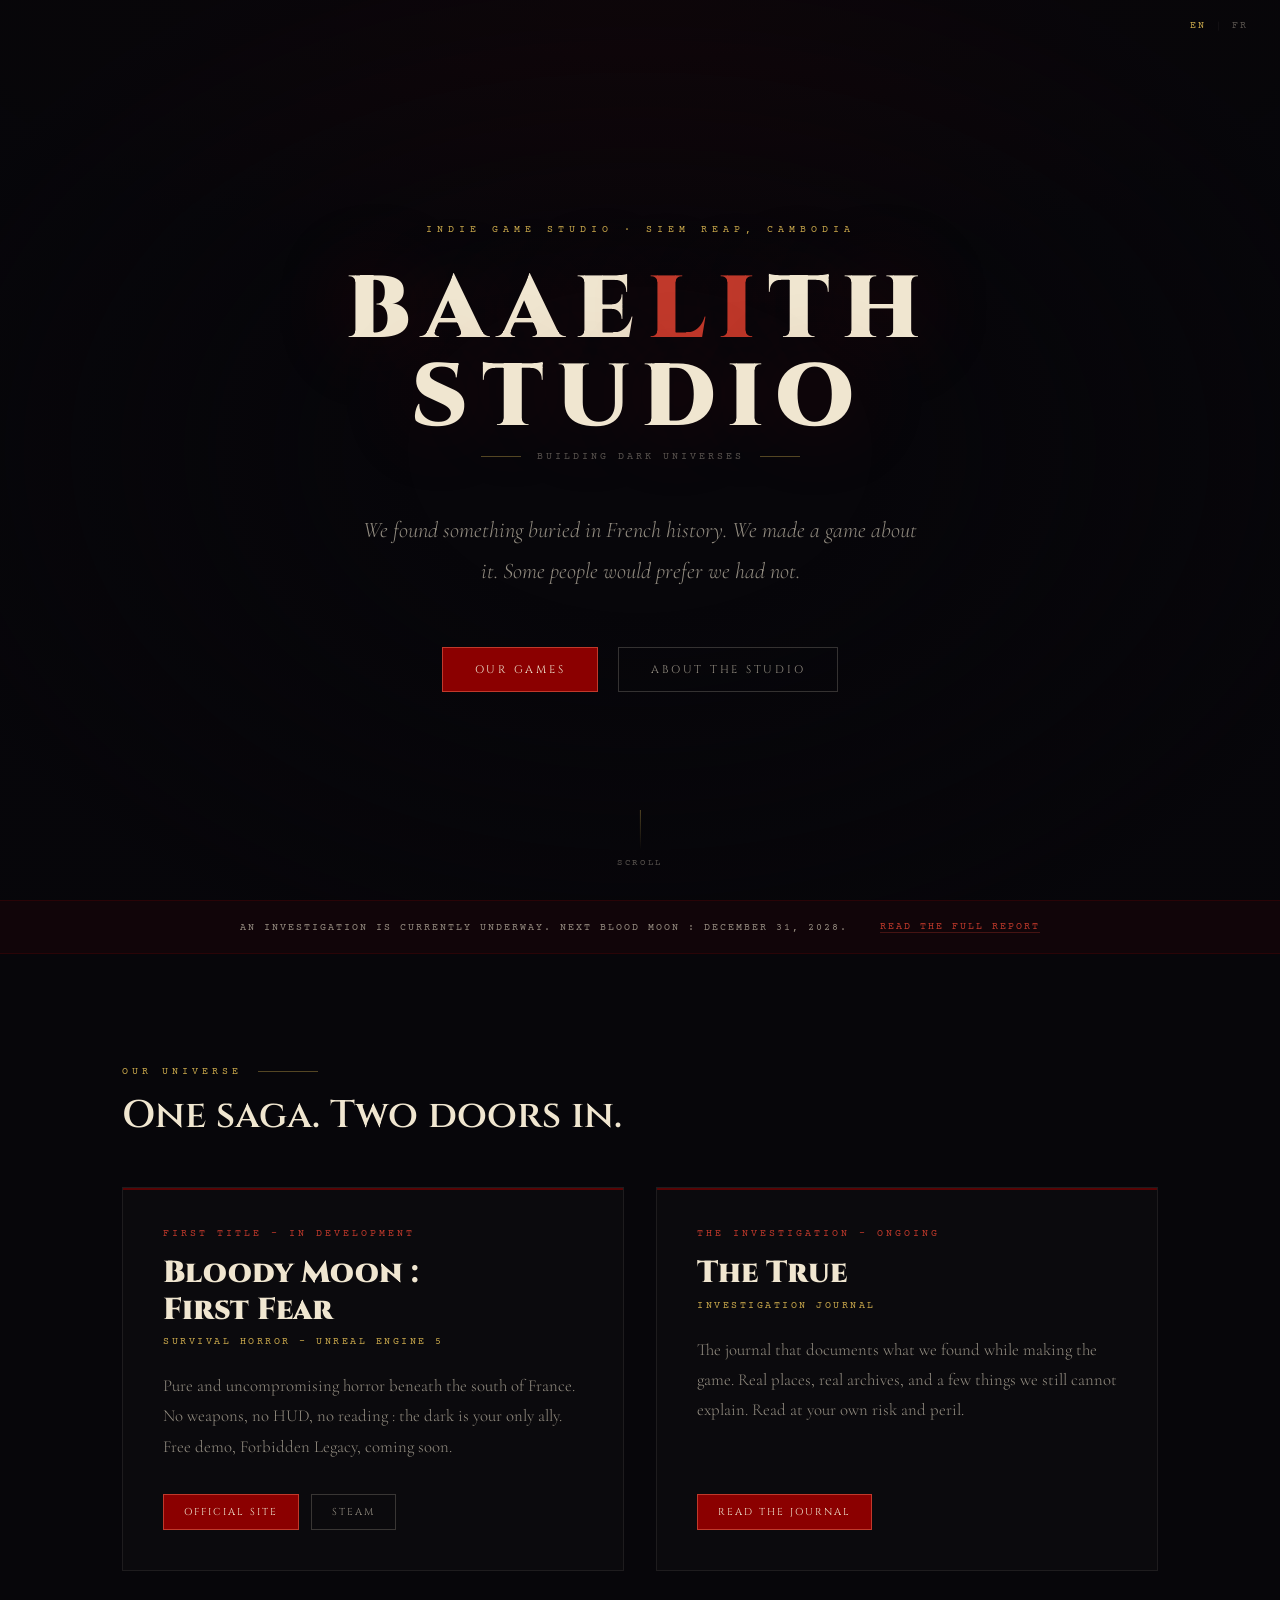
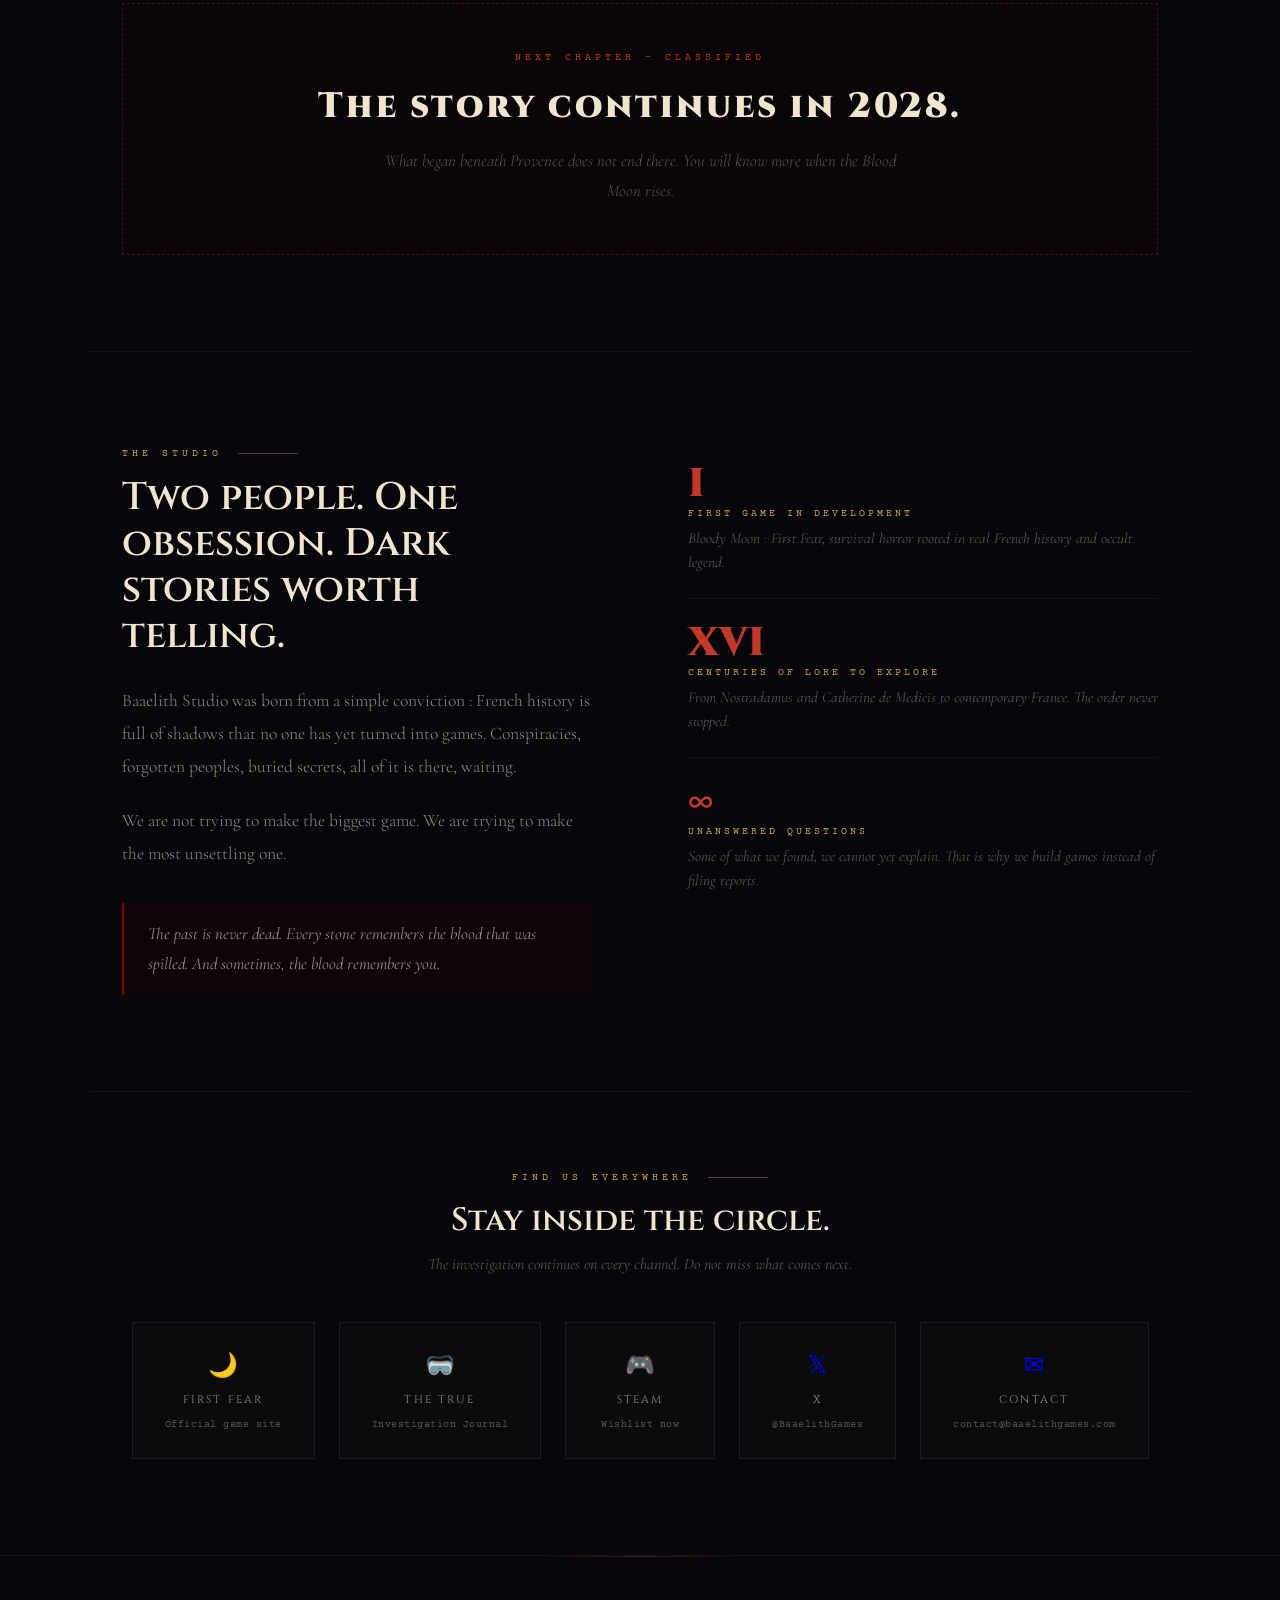
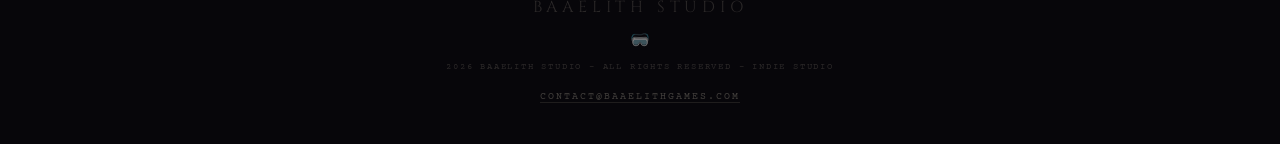
==== commit dc55053b: "Retrait des liens Kickstarter Co-Authored-By: Claude Opus 5.5 <noreply@anthropic.com> Claude-Session" ====
--- a/index.html
+++ b/index.html
@@ -14,7 +14,7 @@
 <meta name="twitter:site" content="@BaaelithGames">
 <title>Baaelith Studio - Indie Horror Game Studio | Bloody Moon : First Fear</title>
 <script type="application/ld+json">
-{"@context":"https://schema.org","@type":"Organization","name":"Baaelith Games","url":"https://baaelithgames.com","email":"contact@baaelithgames.com","description":"Independent game studio building dark universes rooted in real French history. First title : Bloody Moon : First Fear, a pure survival horror game on PC.","sameAs":["https://baaelithgames.github.io","https://store.steampowered.com/app/4516770/Bloody_Moon__First_Fear/","https://www.kickstarter.com/projects/baaelithgames/bloody-moon-first-fear-pure-and-uncompromising-horror","https://x.com/BaaelithGames"]}
+{"@context":"https://schema.org","@type":"Organization","name":"Baaelith Studio","url":"https://baaelithgames.com","email":"contact@baaelithgames.com","description":"Independent game studio building dark universes rooted in real French history. First title : Bloody Moon : First Fear, a pure survival horror game on PC.","sameAs":["https://baaelithgames.github.io","https://store.steampowered.com/app/4516770/Bloody_Moon__First_Fear/","https://x.com/BaaelithGames"]}
 </script>
 <link href="https://fonts.googleapis.com/css2?family=Cinzel:wght@400;600;900&family=Cormorant+Garamond:ital,wght@0,300;0,400;0,600;1,300;1,400&family=Courier+Prime:wght@400;700&display=swap" rel="stylesheet">
 <style>
@@ -151,7 +151,6 @@
         <div class="card-links">
           <a href="https://baaelithgames.github.io" target="_blank" class="btn-small red" id="t-g1-site"></a>
           <a href="https://store.steampowered.com/app/4516770/Bloody_Moon__First_Fear/" target="_blank" class="btn-small">Steam</a>
-          <a href="https://www.kickstarter.com/projects/baaelithgames/bloody-moon-first-fear-pure-and-uncompromising-horror" target="_blank" class="btn-small">Kickstarter</a>
         </div>
       </div>
       <div class="game-card">
@@ -220,11 +219,6 @@
       <span class="social-icon">&#127918;</span>
       <span class="social-name">Steam</span>
       <span class="social-handle" id="t-social-steam"></span>
-    </a>
-    <a href="https://www.kickstarter.com/projects/baaelithgames/bloody-moon-first-fear-pure-and-uncompromising-horror" target="_blank" class="social-link">
-      <span class="social-icon">&#9672;</span>
-      <span class="social-name">Kickstarter</span>
-      <span class="social-handle" id="t-social-ks"></span>
     </a>
     <a href="https://x.com/BaaelithGames" target="_blank" class="social-link">
       <span class="social-icon">&#120143;</span>
@@ -287,7 +281,6 @@
     'social-ff': 'Official game site',
     'social-thetrue': 'Investigation Journal',
     'social-steam': 'Wishlist now',
-    'social-ks': 'Back the project',
     'footer-copy': '2026 Baaelith Studio - All rights reserved - Indie Studio'
   },
   fr: {
@@ -329,7 +322,6 @@
     'social-ff': 'Site officiel du jeu',
     'social-thetrue': 'Journal d’enquête',
     'social-steam': 'Wishlist maintenant',
-    'social-ks': 'Soutenir le projet',
     'footer-copy': '2026 Baaelith Studio - Tous droits réservés - Studio Indépendant'
   }
 };
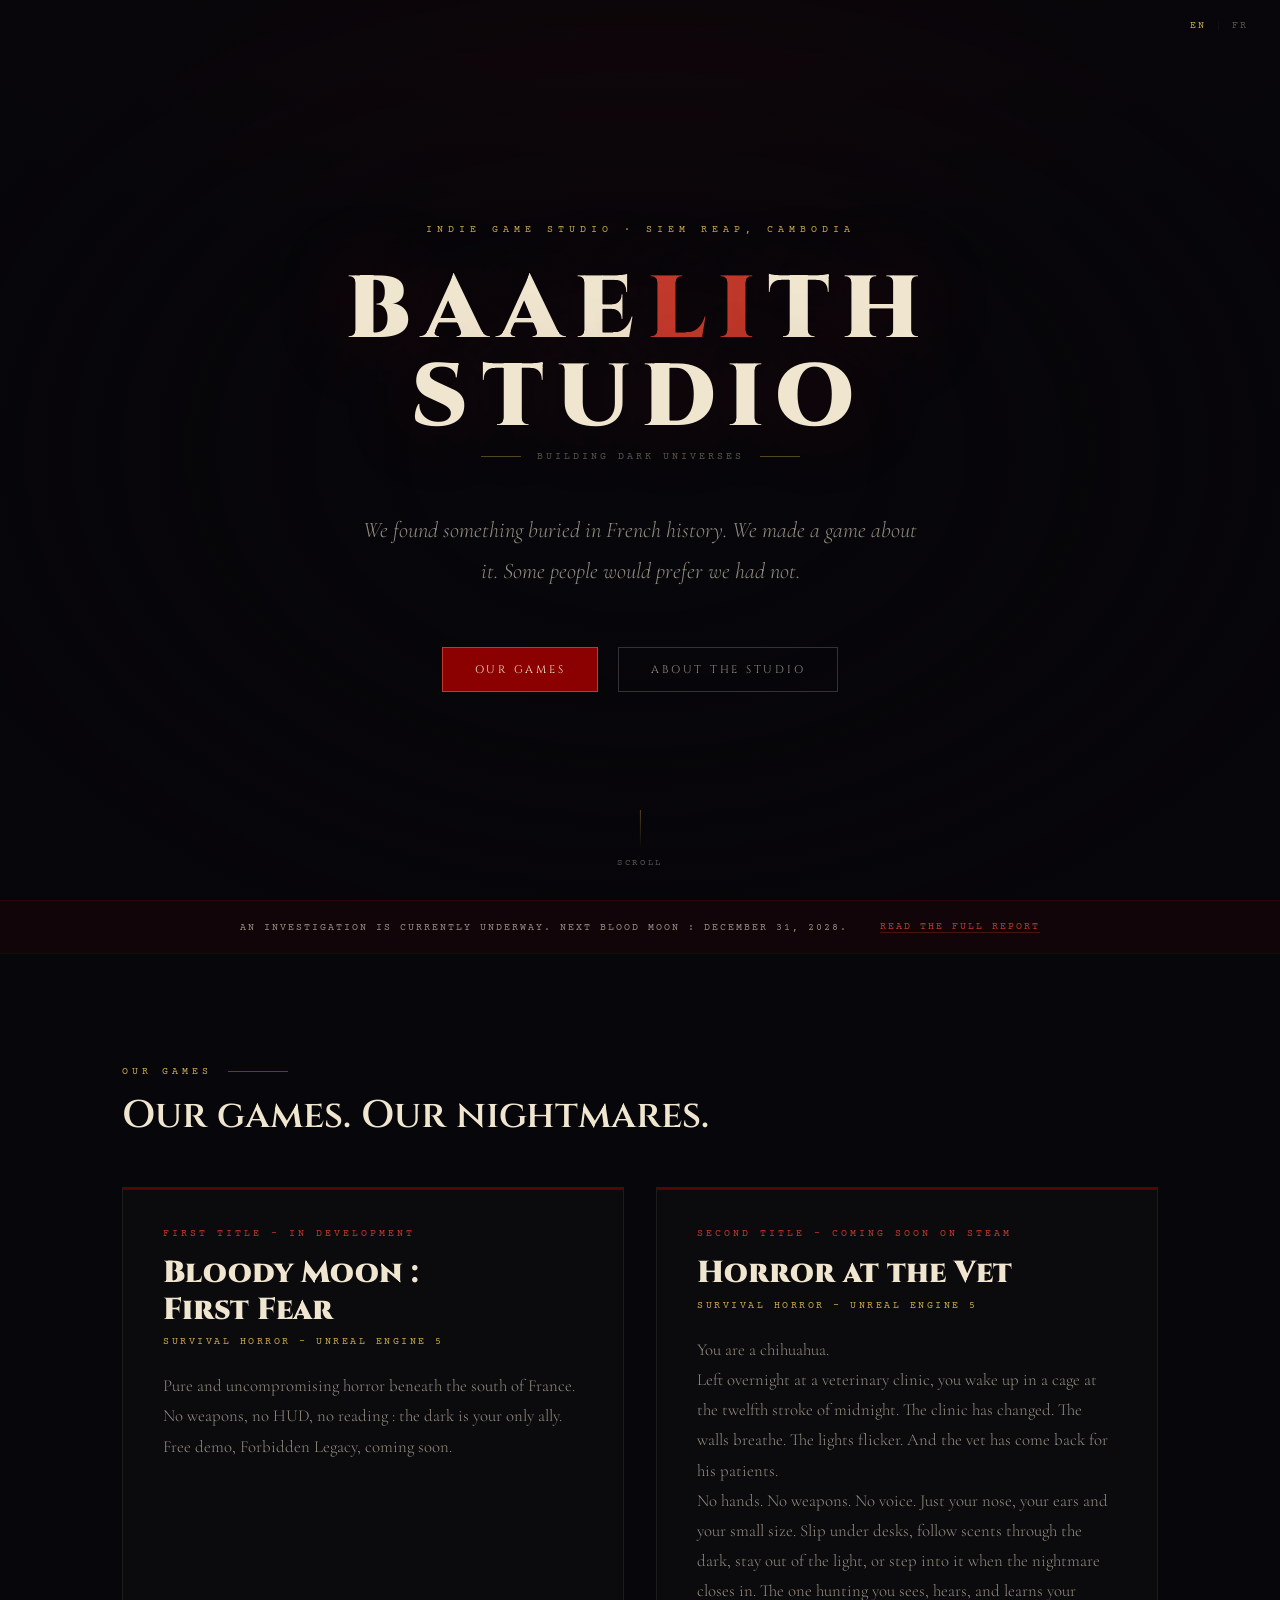
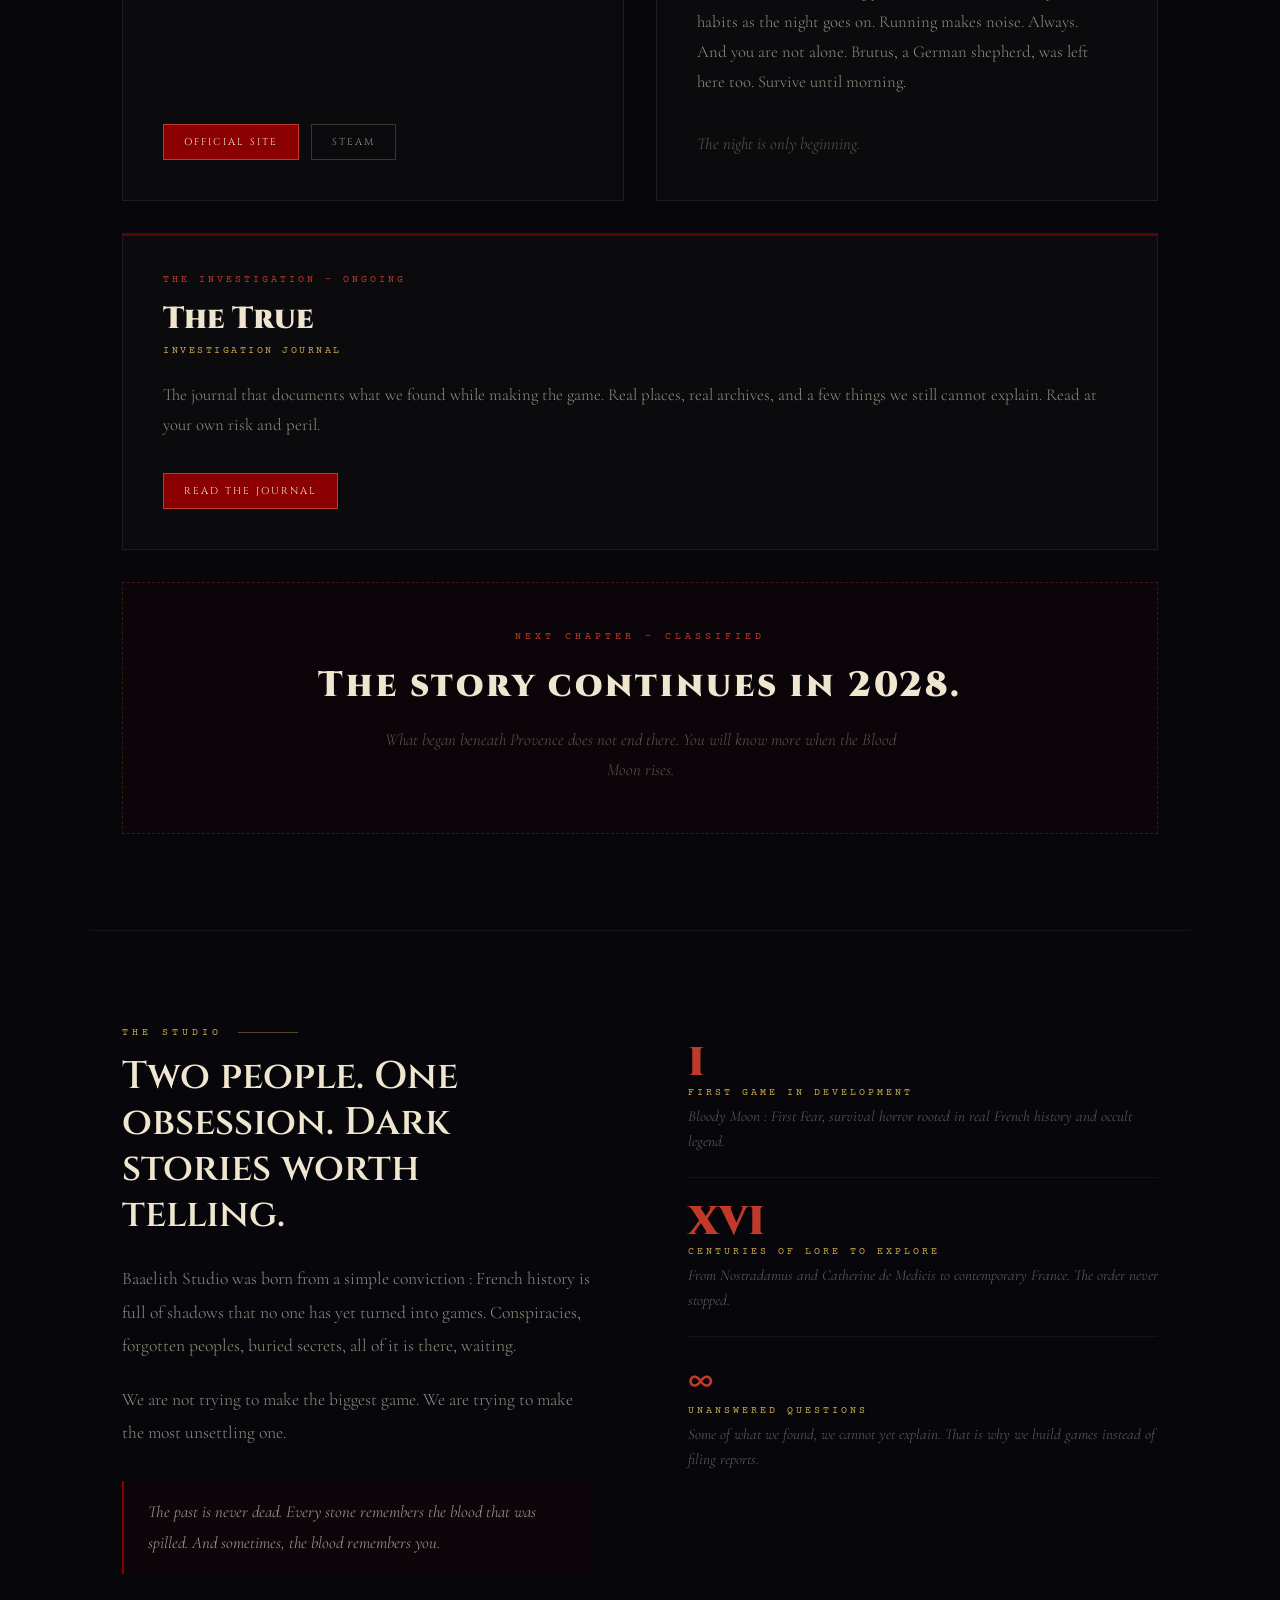
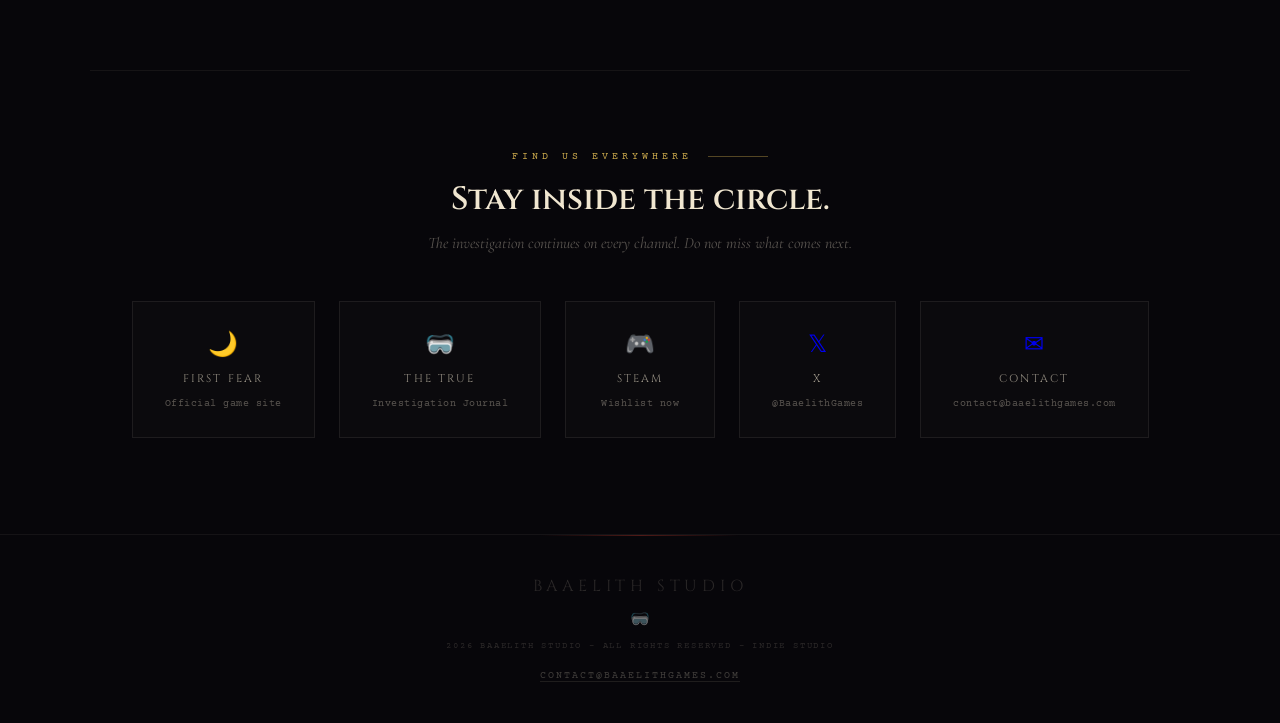
==== commit 0d7fe422: "HATV à côté de Bloody Moon, titre de section mis à jour Co-Authored-By: Claude Opus 5.5 <noreply@ant" ====
--- a/index.html
+++ b/index.html
@@ -154,6 +154,13 @@
         </div>
       </div>
       <div class="game-card">
+        <p class="card-kicker" id="t-g4-kicker"></p>
+        <p class="card-name">Horror at the Vet</p>
+        <p class="card-sub" id="t-g4-sub"></p>
+        <p class="card-desc" id="t-g4-desc" style="white-space:pre-line;"></p>
+        <p class="teaser-desc" id="t-g4-tag" style="margin:0;text-align:left;"></p>
+      </div>
+      <div class="game-card" style="grid-column:1/-1;">
         <p class="card-kicker" id="t-g2-kicker"></p>
         <p class="card-name">The True</p>
         <p class="card-sub" id="t-g2-sub"></p>
@@ -251,8 +258,8 @@
     scroll: 'Scroll',
     'banner-text': 'An investigation is currently underway. Next Blood Moon : December 31, 2028.',
     'banner-link': 'Read the full report',
-    'games-label': 'Our Universe',
-    'games-title': 'One saga. Two doors in.',
+    'games-label': 'Our Games',
+    'games-title': 'Our games. Our nightmares.',
     'g1-kicker': 'First Title - In Development',
     'g1-sub': 'Survival Horror - Unreal Engine 5',
     'g1-desc': 'Pure and uncompromising horror beneath the south of France. No weapons, no HUD, no reading : the dark is your only ally. Free demo, Forbidden Legacy, coming soon.',
@@ -261,6 +268,10 @@
     'g2-sub': 'Investigation Journal',
     'g2-desc': 'The journal that documents what we found while making the game. Real places, real archives, and a few things we still cannot explain. Read at your own risk and peril.',
     'g2-site': 'Read the Journal',
+    'g4-kicker': 'Second Title - Coming Soon on Steam',
+    'g4-sub': 'Survival Horror - Unreal Engine 5',
+    'g4-desc': 'You are a chihuahua.\nLeft overnight at a veterinary clinic, you wake up in a cage at the twelfth stroke of midnight. The clinic has changed. The walls breathe. The lights flicker. And the vet has come back for his patients.\nNo hands. No weapons. No voice. Just your nose, your ears and your small size. Slip under desks, follow scents through the dark, stay out of the light, or step into it when the nightmare closes in. The one hunting you sees, hears, and learns your habits as the night goes on. Running makes noise. Always.\nAnd you are not alone. Brutus, a German shepherd, was left here too. Survive until morning.',
+    'g4-tag': 'The night is only beginning.',
     'g3-kicker': 'Next Chapter - Classified',
     'g3-title': 'The story continues in 2028.',
     'g3-desc': 'What began beneath Provence does not end there. You will know more when the Blood Moon rises.',
@@ -292,8 +303,8 @@
     scroll: 'Défiler',
     'banner-text': 'Une enquête est actuellement en cours. Prochaine Lune de Sang : 31 décembre 2028.',
     'banner-link': 'Lire le rapport complet',
-    'games-label': 'Notre Univers',
-    'games-title': 'Une saga. Deux portes d’entrée.',
+    'games-label': 'Nos Jeux',
+    'games-title': 'Nos jeux. Nos cauchemars.',
     'g1-kicker': 'Premier Titre - En Développement',
     'g1-sub': 'Survival Horror - Unreal Engine 5',
     'g1-desc': 'Une horreur pure et sans compromis sous le sud de la France. Sans arme, sans HUD, sans lecture : le noir est votre seul allié. Démo gratuite, Forbidden Legacy, bientôt disponible.',
@@ -302,6 +313,10 @@
     'g2-sub': 'Journal d’Enquête',
     'g2-desc': 'Le journal qui documente ce que nous avons trouvé en créant le jeu. De vrais lieux, de vraies archives, et quelques choses que nous ne savons toujours pas expliquer. À lire à vos risques et périls.',
     'g2-site': 'Lire le Journal',
+    'g4-kicker': 'Deuxième Titre - Bientôt sur Steam',
+    'g4-sub': 'Survival Horror - Unreal Engine 5',
+    'g4-desc': 'Tu es un chihuahua.\nDéposé pour la nuit dans une clinique vétérinaire, tu te réveilles en cage au douzième coup de minuit. La clinique n’est plus la même. Les murs respirent. Les néons grésillent. Et le vétérinaire est revenu s’occuper de ses patients.\nPas de mains. Pas d’arme. Pas de voix. Juste ton flair, tes oreilles et ta petite taille. Glisse toi sous les bureaux, suis les odeurs dans le noir, fuis la lumière, ou réfugie toi dessous quand le cauchemar se referme. Celui qui te chasse voit, entend, et apprend tes habitudes au fil de la nuit. Courir fait du bruit. Toujours.\nEt tu n’es pas seul. Brutus, un berger allemand, a été déposé ici aussi. Survis jusqu’au matin.',
+    'g4-tag': 'La nuit ne fait que commencer.',
     'g3-kicker': 'Prochain Chapitre - Classifié',
     'g3-title': 'L’histoire continue en 2028.',
     'g3-desc': 'Ce qui a commencé sous la Provence ne s’arrête pas là. Vous en saurez plus quand la Lune de Sang se lèvera.',
